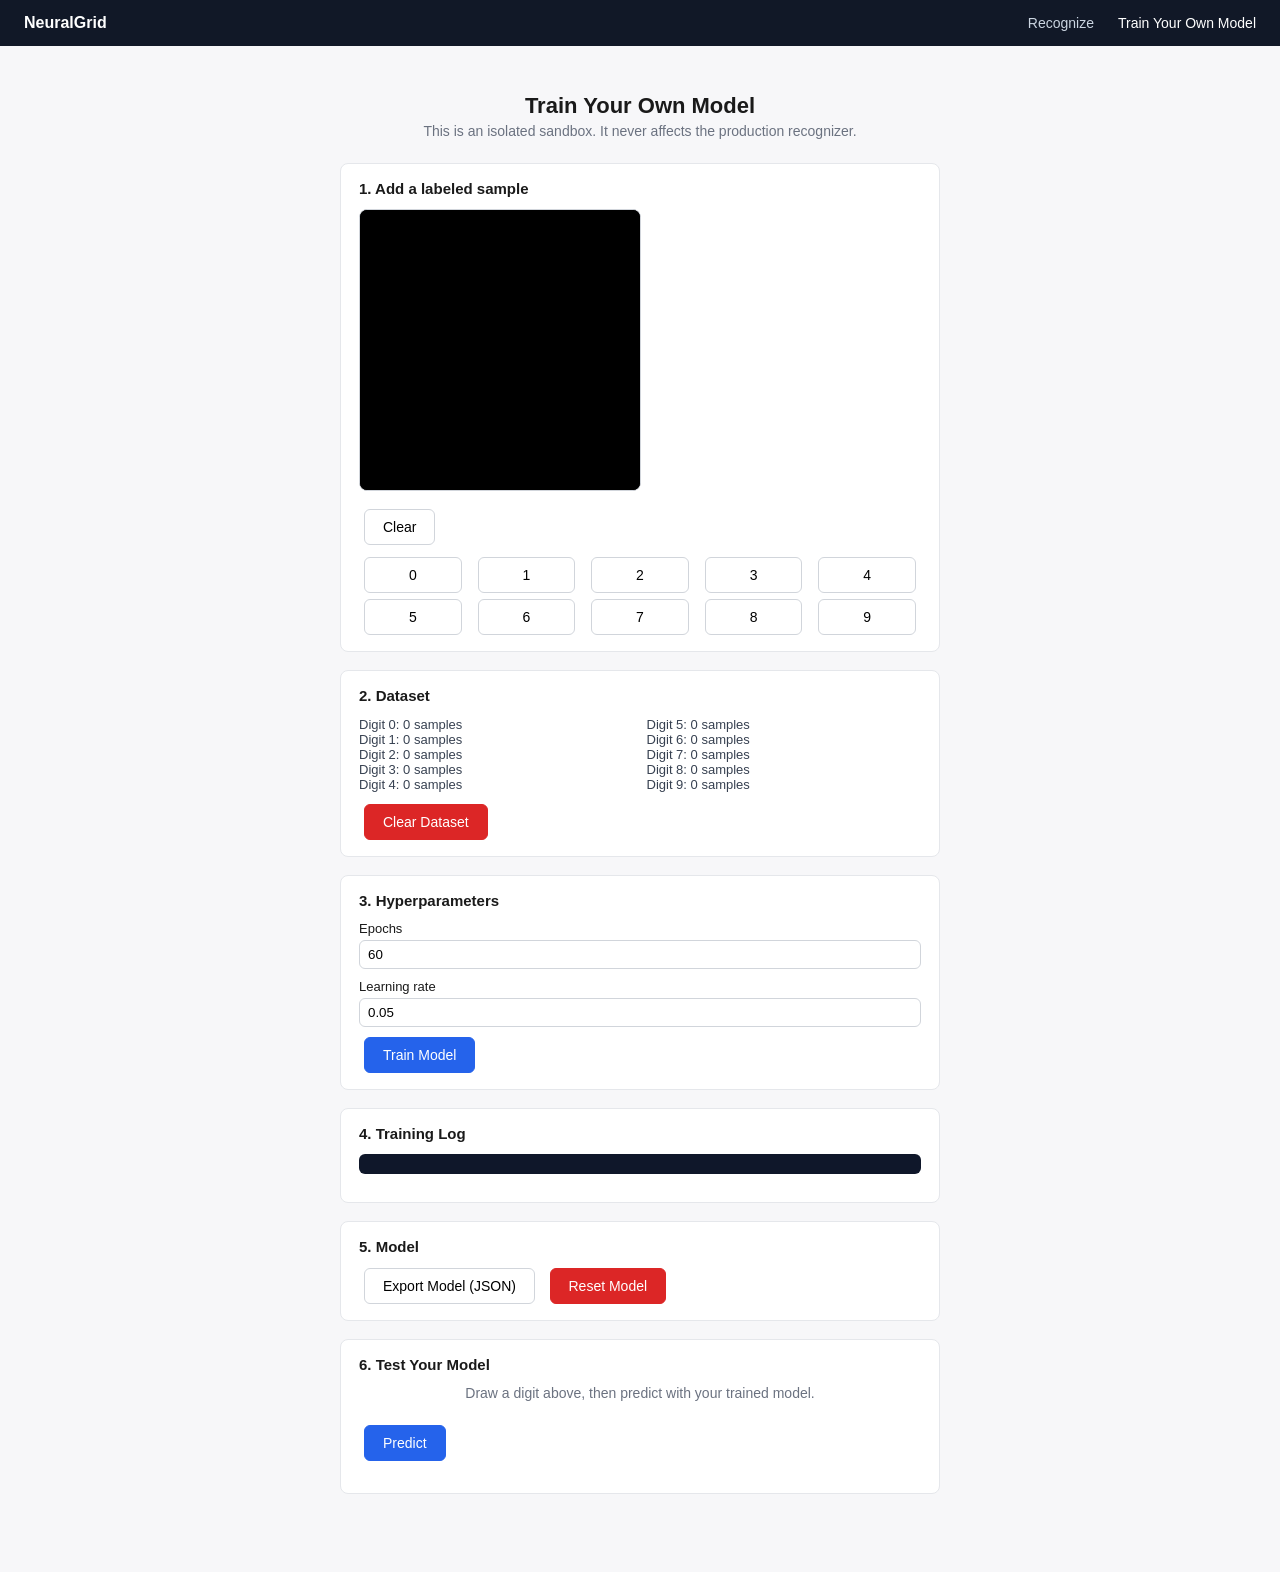
==== train.html @ faca09a3 "multiple changes on functionality and initial knowledge base" ====
<!DOCTYPE html>
<html lang="en">
<head>
<meta charset="UTF-8">
<meta name="viewport" content="width=device-width, initial-scale=1">
<title>Train Your Own Model — NeuralGrid</title>
<link rel="stylesheet" href="assets/css/global.css">
</head>
<body>

  <nav class="topnav">
    <span class="brand">NeuralGrid</span>
    <a href="index.html">Recognize</a>
    <a href="train.html" class="active">Train Your Own Model</a>
  </nav>

  <main class="train-page">
    <h1>Train Your Own Model</h1>
    <p class="subtitle">This is an isolated sandbox. It never affects the production recognizer.</p>

    <section class="panel">
      <h2>1. Add a labeled sample</h2>
      <canvas id="drawCanvas" width="280" height="280"></canvas>
      <div id="controls">
        <button id="clearBtn">Clear</button>
      </div>
      <div id="digitGrid" class="digit-grid"></div>
    </section>

    <section class="panel">
      <h2>2. Dataset</h2>
      <ul id="datasetStats" class="stats-list"></ul>
      <button id="clearDatasetBtn" class="danger">Clear Dataset</button>
    </section>

    <section class="panel">
      <h2>3. Hyperparameters</h2>
      <label>Epochs <input type="number" id="epochsInput" value="60" min="1" max="1000"></label>
      <label>Learning rate <input type="number" id="lrInput" value="0.05" min="0.001" max="1" step="0.001"></label>
      <button id="trainBtn" class="primary">Train Model</button>
    </section>

    <section class="panel">
      <h2>4. Training Log</h2>
      <pre id="trainingLog" class="log-box"></pre>
    </section>

    <section class="panel">
      <h2>5. Model</h2>
      <button id="exportBtn">Export Model (JSON)</button>
      <button id="resetModelBtn" class="danger">Reset Model</button>
    </section>

    <section class="panel">
      <h2>6. Test Your Model</h2>
      <p class="subtitle" style="margin-top:0">Draw a digit above, then predict with your trained model.</p>
      <div id="testControls">
        <button id="testPredictBtn" class="primary">Predict</button>
      </div>
      <div id="testResult" class="result-card" hidden>
        <div class="result-digit" id="testPredictionLabel">-</div>
        <div class="result-confidence" id="testConfidenceLabel"></div>
      </div>
      <p id="testStatusMessage" aria-live="polite"></p>
    </section>
  </main>

  <script src="assets/js/functions.js"></script>
  <script src="assets/js/matrix.js"></script>
  <script src="assets/js/vector.js"></script>
  <script src="assets/js/activation.js"></script>
  <script src="assets/js/loss.js"></script>
  <script src="assets/js/optimizer.js"></script>
  <script src="assets/js/layer.js"></script>
  <script src="assets/js/neuralNetwork.js"></script>
  <script src="assets/js/model.js"></script>
  <script src="assets/js/preprocessing.js"></script>
  <script src="assets/js/seedDigits.js"></script>
  <script src="assets/js/renderer.js"></script>
  <script src="assets/js/train-app.js"></script>
</body>
</html>
---- assets/css/global.css ----
* { box-sizing: border-box; }

body {
  font-family: -apple-system, BlinkMacSystemFont, "Segoe UI", sans-serif;
  margin: 0;
  background: #f7f7f9;
  color: #1a1a1a;
}

.topnav {
  display: flex;
  align-items: center;
  gap: 24px;
  padding: 14px 24px;
  background: #111827;
}

.topnav .brand {
  color: #fff;
  font-weight: 700;
  margin-right: auto;
}

.topnav a {
  color: #cbd5e1;
  text-decoration: none;
  font-size: 14px;
}

.topnav a.active,
.topnav a:hover {
  color: #fff;
}

main {
  max-width: 480px;
  margin: 0 auto;
  padding: 32px 20px 60px;
  text-align: center;
}

h1 { font-size: 22px; margin-bottom: 4px; }
.subtitle { color: #6b7280; font-size: 14px; margin-top: 0; margin-bottom: 24px; }

canvas {
  border: 1px solid #d1d5db;
  border-radius: 8px;
  background: #000;
  cursor: crosshair;
  touch-action: none;
}

#controls { margin-top: 14px; }

button {
  padding: 9px 18px;
  margin: 0 5px;
  font-size: 14px;
  border: 1px solid #d1d5db;
  border-radius: 6px;
  background: #fff;
  cursor: pointer;
}

button.primary { background: #2563eb; color: #fff; border-color: #2563eb; }
button.danger { background: #dc2626; color: #fff; border-color: #dc2626; }

.result-card {
  margin: 24px auto 0;
  padding: 20px;
  border-radius: 10px;
  background: #fff;
  border: 1px solid #e5e7eb;
  max-width: 220px;
}

.result-digit { font-size: 48px; font-weight: 700; color: #111827; }
.result-confidence { font-size: 13px; color: #6b7280; margin-top: 4px; }

#statusMessage { min-height: 18px; font-size: 13px; color: #2563eb; margin-top: 14px; }

.train-page { max-width: 640px; text-align: left; }
.train-page h1, .train-page .subtitle { text-align: center; }

.panel {
  background: #fff;
  border: 1px solid #e5e7eb;
  border-radius: 8px;
  padding: 16px 18px;
  margin-bottom: 18px;
}

.panel h2 { font-size: 15px; margin-top: 0; }

.digit-grid {
  display: grid;
  grid-template-columns: repeat(5, 1fr);
  gap: 6px;
  margin-top: 12px;
  list-style: none;
  padding: 0;
}

.stats-list {
  list-style: none;
  padding: 0;
  margin: 0 0 12px;
  font-size: 13px;
  color: #374151;
  columns: 2;
}

.log-box {
  background: #0f172a;
  color: #e2e8f0;
  font-size: 12px;
  padding: 10px;
  border-radius: 6px;
  max-height: 180px;
  overflow-y: auto;
  white-space: pre-wrap;
}

.train-page label {
  display: block;
  font-size: 13px;
  margin-bottom: 10px;
}

.train-page input {
  display: block;
  margin-top: 4px;
  padding: 6px 8px;
  width: 100%;
  border: 1px solid #d1d5db;
  border-radius: 6px;
}
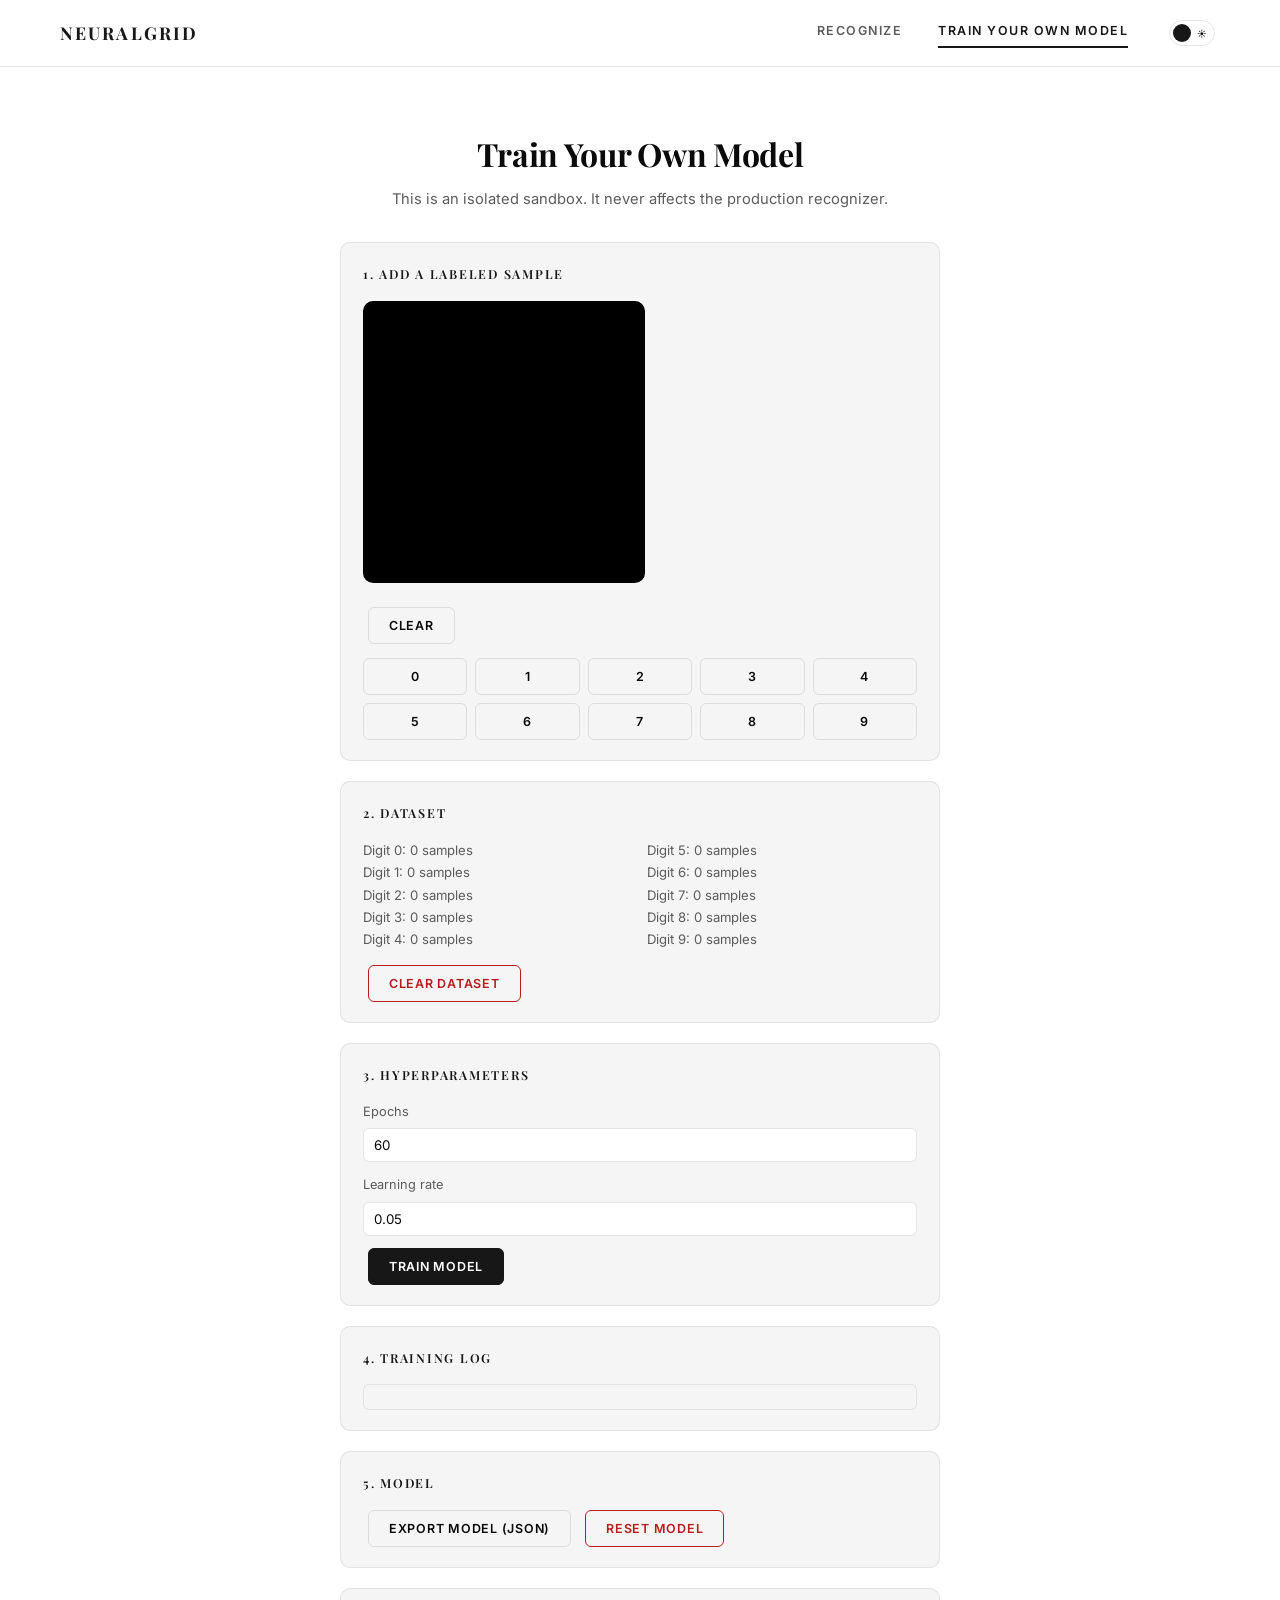
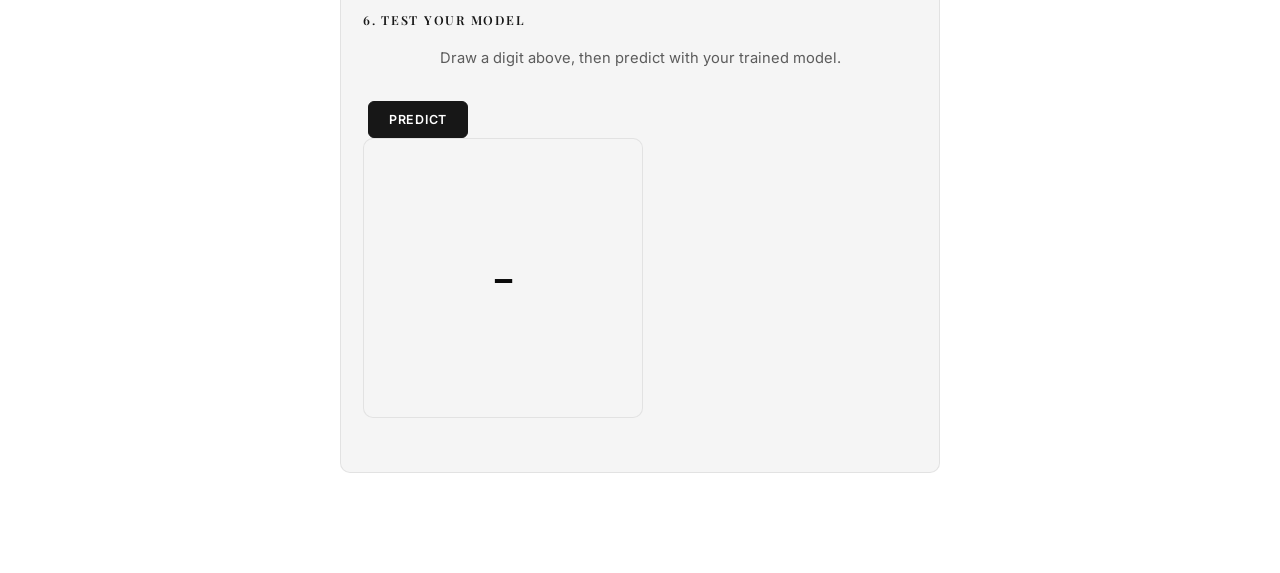
==== commit d270232a: "Implement theme toggle functionality and enhance UI styles with CSS variables" ====
--- a/train.html
+++ b/train.html
@@ -3,8 +3,11 @@
 <head>
 <meta charset="UTF-8">
 <meta name="viewport" content="width=device-width, initial-scale=1">
-<title>Train Your Own Model — NeuralGrid</title>
+<title>Train Your Own Model | NeuralGrid</title>
+<link rel="preconnect" href="https://fonts.googleapis.com">
+<link href="https://fonts.googleapis.com/css2?family=Playfair+Display:wght@600;700&family=Inter:wght@400;500;600&display=swap" rel="stylesheet">
 <link rel="stylesheet" href="assets/css/global.css">
+<script src="assets/js/theme.js"></script>
 </head>
 <body>
 
@@ -12,6 +15,11 @@
     <span class="brand">NeuralGrid</span>
     <a href="index.html">Recognize</a>
     <a href="train.html" class="active">Train Your Own Model</a>
+    <button id="themeToggle" class="theme-toggle" aria-label="Toggle theme">
+      <span class="toggle-thumb"></span>
+      <span class="t-icon t-sun">&#9728;</span>
+      <span class="t-icon t-moon">&#9789;</span>
+    </button>
   </nav>
 
   <main class="train-page">
--- a/assets/css/global.css
+++ b/assets/css/global.css
@@ -1,137 +1,329 @@
-* { box-sizing: border-box; }
+/* ==========================================================================
+   1. reset, base styles and variable system
+   ========================================================================== */
+
+*, *::before, *::after { margin: 0; padding: 0; box-sizing: border-box; }
+
+:root, [data-theme="light"] {
+  --bg: #ffffff;
+  --bg2: #fafafa;
+  --bg3: #f5f5f5;
+  --card-bg: #f5f5f5;
+  --gold: #171717;
+  --gold-dim: #525252;
+  --cream: #0a0a0a;
+  --muted: #5c5c5c;
+  --text: #0a0a0a;
+  --border: rgba(0, 0, 0, 0.1);
+  --border-light: rgba(0, 0, 0, 0.08);
+  --nav-bg: rgba(255, 255, 255, 0.97);
+  --focus-ring: rgba(23, 23, 23, 0.35);
+  --radius: 10px;
+  --radius-sm: 6px;
+  --danger: #b91c1c;
+}
+
+[data-theme="dark"] {
+  --bg: #0a0a0a;
+  --bg2: #141414;
+  --bg3: #1f1f1f;
+  --card-bg: rgba(255, 255, 255, 0.04);
+  --gold: #e5e5e5;
+  --gold-dim: #737373;
+  --cream: #fafafa;
+  --muted: #9a9a9a;
+  --text: #fafafa;
+  --border: rgba(255, 255, 255, 0.08);
+  --border-light: rgba(255, 255, 255, 0.07);
+  --nav-bg: rgba(10, 10, 10, 0.97);
+  --focus-ring: rgba(229, 229, 229, 0.4);
+  --danger: #ef4444;
+}
+
+html { scroll-behavior: smooth; scrollbar-width: thin; }
 
 body {
-  font-family: -apple-system, BlinkMacSystemFont, "Segoe UI", sans-serif;
-  margin: 0;
-  background: #f7f7f9;
-  color: #1a1a1a;
-}
+  background: var(--bg);
+  color: var(--text);
+  font-family: 'Inter', sans-serif;
+  font-weight: 400;
+  line-height: 1.7;
+  font-size: 16px;
+  transition: background 0.3s ease, color 0.3s ease;
+}
+
+@media (prefers-reduced-motion: reduce) {
+  html { scroll-behavior: auto; }
+  *, *::before, *::after {
+    animation-duration: 0.01ms !important;
+    transition-duration: 0.01ms !important;
+  }
+}
+
+a:focus-visible, button:focus-visible, input:focus-visible, .theme-toggle:focus-visible, .hamburger:focus-visible {
+  outline: 2px solid var(--gold);
+  outline-offset: 3px;
+  border-radius: 4px;
+}
+
+h1 { font-family: 'Playfair Display', serif; font-weight: 700; }
+h2 { font-family: 'Playfair Display', serif; font-weight: 600; }
+
+/* ==========================================================================
+   2. navigation
+   ========================================================================== */
 
 .topnav {
+  position: sticky;
+  top: 0;
+  z-index: 500;
   display: flex;
   align-items: center;
-  gap: 24px;
-  padding: 14px 24px;
-  background: #111827;
+  gap: 36px;
+  padding: 18px 60px;
+  background: var(--nav-bg);
+  backdrop-filter: blur(12px);
+  border-bottom: 1px solid var(--border);
 }
 
 .topnav .brand {
-  color: #fff;
+  font-family: 'Playfair Display', serif;
+  font-size: 1.1rem;
   font-weight: 700;
+  letter-spacing: 0.12em;
+  text-transform: uppercase;
+  color: var(--gold);
   margin-right: auto;
 }
 
 .topnav a {
-  color: #cbd5e1;
+  position: relative;
+  color: var(--muted);
   text-decoration: none;
-  font-size: 14px;
-}
-
-.topnav a.active,
-.topnav a:hover {
-  color: #fff;
-}
+  font-size: 0.78rem;
+  font-weight: 600;
+  letter-spacing: 0.12em;
+  text-transform: uppercase;
+  padding-bottom: 4px;
+  transition: color 0.2s;
+}
+.topnav a::after {
+  content: '';
+  position: absolute;
+  left: 0; bottom: -2px;
+  width: 100%; height: 1.5px;
+  background: var(--gold);
+  transform: scaleX(0);
+  transform-origin: left;
+  transition: transform 0.25s ease;
+}
+.topnav a:hover, .topnav a.active { color: var(--gold); }
+.topnav a:hover::after, .topnav a.active::after { transform: scaleX(1); }
+
+.theme-toggle {
+  background: none;
+  border: 1px solid var(--border);
+  cursor: pointer;
+  width: 46px; height: 26px;
+  border-radius: 13px;
+  position: relative;
+  transition: border-color 0.2s;
+  flex-shrink: 0;
+}
+.theme-toggle:hover { border-color: var(--gold); }
+.toggle-thumb {
+  position: absolute; top: 3px; left: 3px;
+  width: 18px; height: 18px; border-radius: 50%;
+  background: var(--gold);
+  transition: transform 0.25s ease;
+}
+[data-theme="dark"] .toggle-thumb { transform: translateX(20px); }
+.t-icon { position: absolute; font-size: 9px; top: 50%; transform: translateY(-50%); pointer-events: none; transition: opacity 0.2s; }
+.t-sun { right: 6px; opacity: 1; }
+.t-moon { left: 6px; opacity: 0; color: var(--text); }
+[data-theme="dark"] .t-sun { opacity: 0; }
+[data-theme="dark"] .t-moon { opacity: 1; color: var(--cream); }
+
+/* ==========================================================================
+   3. page layout
+   ========================================================================== */
 
 main {
   max-width: 480px;
   margin: 0 auto;
-  padding: 32px 20px 60px;
+  padding: 60px 20px 80px;
   text-align: center;
 }
 
-h1 { font-size: 22px; margin-bottom: 4px; }
-.subtitle { color: #6b7280; font-size: 14px; margin-top: 0; margin-bottom: 24px; }
-
-canvas {
-  border: 1px solid #d1d5db;
-  border-radius: 8px;
+h1 { font-size: clamp(1.6rem, 3vw, 2rem); margin-bottom: 6px; letter-spacing: -0.01em; color: var(--cream); }
+.subtitle { color: var(--muted); font-size: 0.92rem; margin-top: 0; margin-bottom: 30px; }
+
+main.recognize-page { max-width: 1280px; }
+
+.board-row {
+  display: flex;
+  justify-content: flex-start;
+  align-items: center;
+  gap: 24px;
+  flex-wrap: wrap;
+}
+
+#drawCanvas {
+  border: 1px solid var(--border);
+  border-radius: var(--radius);
   background: #000;
   cursor: crosshair;
   touch-action: none;
 }
 
-#controls { margin-top: 14px; }
+.network-legend {
+  list-style: none;
+  display: flex;
+  flex-wrap: wrap;
+  gap: 4px 12px;
+  padding: 8px 10px;
+  margin: 0;
+  border: 1px solid var(--border-light);
+  border-radius: var(--radius-sm);
+  background: var(--card-bg);
+  font-size: 0.68rem;
+  color: var(--muted);
+  letter-spacing: 0.02em;
+}
+.network-legend li { display: flex; align-items: center; gap: 5px; }
+.network-legend .dot {
+  width: 9px; height: 9px; border-radius: 50%;
+  box-shadow: 0 0 4px currentColor;
+  flex-shrink: 0;
+}
+
+#controls, #testControls { margin-top: 16px; }
 
 button {
-  padding: 9px 18px;
+  padding: 10px 20px;
   margin: 0 5px;
-  font-size: 14px;
-  border: 1px solid #d1d5db;
-  border-radius: 6px;
-  background: #fff;
+  font-family: 'Inter', sans-serif;
+  font-size: 0.78rem;
+  font-weight: 600;
+  letter-spacing: 0.06em;
+  text-transform: uppercase;
+  border: 1px solid var(--border);
+  border-radius: var(--radius-sm);
+  background: transparent;
+  color: var(--text);
   cursor: pointer;
-}
-
-button.primary { background: #2563eb; color: #fff; border-color: #2563eb; }
-button.danger { background: #dc2626; color: #fff; border-color: #dc2626; }
+  transition: border-color 0.2s, opacity 0.2s, background 0.2s;
+}
+button:hover { border-color: var(--gold); opacity: 0.85; }
+
+button.primary { background: var(--gold); color: var(--bg); border-color: var(--gold); }
+button.danger { background: transparent; color: var(--danger); border-color: var(--danger); }
 
 .result-card {
-  margin: 24px auto 0;
-  padding: 20px;
-  border-radius: 10px;
-  background: #fff;
-  border: 1px solid #e5e7eb;
-  max-width: 220px;
-}
-
-.result-digit { font-size: 48px; font-weight: 700; color: #111827; }
-.result-confidence { font-size: 13px; color: #6b7280; margin-top: 4px; }
-
-#statusMessage { min-height: 18px; font-size: 13px; color: #2563eb; margin-top: 14px; }
+  width: 280px;
+  height: 280px;
+  padding: 22px;
+  border-radius: var(--radius);
+  background: var(--card-bg);
+  border: 1px solid var(--border-light);
+  display: flex;
+  flex-direction: column;
+  align-items: center;
+  justify-content: center;
+  box-sizing: border-box;
+}
+
+.network-viz-wrap {
+  display: flex;
+  flex-direction: column;
+  align-items: flex-start;
+  gap: 8px;
+}
+
+#networkCanvas {
+  border: 1px solid var(--border);
+  border-radius: var(--radius);
+  background: #000;
+  cursor: default;
+  width: 500px;
+  max-width: 100%;
+  height: auto;
+  aspect-ratio: 1080 / 840;
+}
+
+.result-digit { font-family: 'Playfair Display', serif; font-size: 48px; font-weight: 700; color: var(--cream); }
+.result-confidence { font-size: 0.78rem; color: var(--muted); margin-top: 6px; letter-spacing: 0.04em; }
+
+#statusMessage, #testStatusMessage { min-height: 18px; font-size: 0.78rem; color: var(--gold-dim); margin-top: 16px; }
 
 .train-page { max-width: 640px; text-align: left; }
 .train-page h1, .train-page .subtitle { text-align: center; }
 
 .panel {
-  background: #fff;
-  border: 1px solid #e5e7eb;
-  border-radius: 8px;
-  padding: 16px 18px;
-  margin-bottom: 18px;
-}
-
-.panel h2 { font-size: 15px; margin-top: 0; }
+  background: var(--card-bg);
+  border: 1px solid var(--border-light);
+  border-radius: var(--radius);
+  padding: 20px 22px;
+  margin-bottom: 20px;
+}
+
+.panel h2 {
+  font-size: 0.78rem;
+  letter-spacing: 0.14em;
+  text-transform: uppercase;
+  color: var(--gold);
+  margin-top: 0;
+  margin-bottom: 16px;
+  font-weight: 600;
+}
 
 .digit-grid {
   display: grid;
   grid-template-columns: repeat(5, 1fr);
-  gap: 6px;
-  margin-top: 12px;
+  gap: 8px;
+  margin-top: 14px;
   list-style: none;
   padding: 0;
 }
+.digit-grid button { margin: 0; }
 
 .stats-list {
   list-style: none;
   padding: 0;
-  margin: 0 0 12px;
-  font-size: 13px;
-  color: #374151;
+  margin: 0 0 14px;
+  font-size: 0.82rem;
+  color: var(--muted);
   columns: 2;
 }
 
 .log-box {
-  background: #0f172a;
-  color: #e2e8f0;
-  font-size: 12px;
-  padding: 10px;
-  border-radius: 6px;
+  background: var(--bg3);
+  color: var(--muted);
+  font-family: 'Inter', monospace;
+  font-size: 0.75rem;
+  padding: 12px;
+  border-radius: var(--radius-sm);
   max-height: 180px;
   overflow-y: auto;
   white-space: pre-wrap;
+  border: 1px solid var(--border-light);
 }
 
 .train-page label {
   display: block;
-  font-size: 13px;
-  margin-bottom: 10px;
+  font-size: 0.8rem;
+  color: var(--muted);
+  margin-bottom: 12px;
 }
 
 .train-page input {
   display: block;
-  margin-top: 4px;
-  padding: 6px 8px;
+  margin-top: 6px;
+  padding: 8px 10px;
   width: 100%;
-  border: 1px solid #d1d5db;
-  border-radius: 6px;
+  border: 1px solid var(--border);
+  border-radius: var(--radius-sm);
+  background: var(--bg);
+  color: var(--text);
+  font-family: 'Inter', sans-serif;
 }
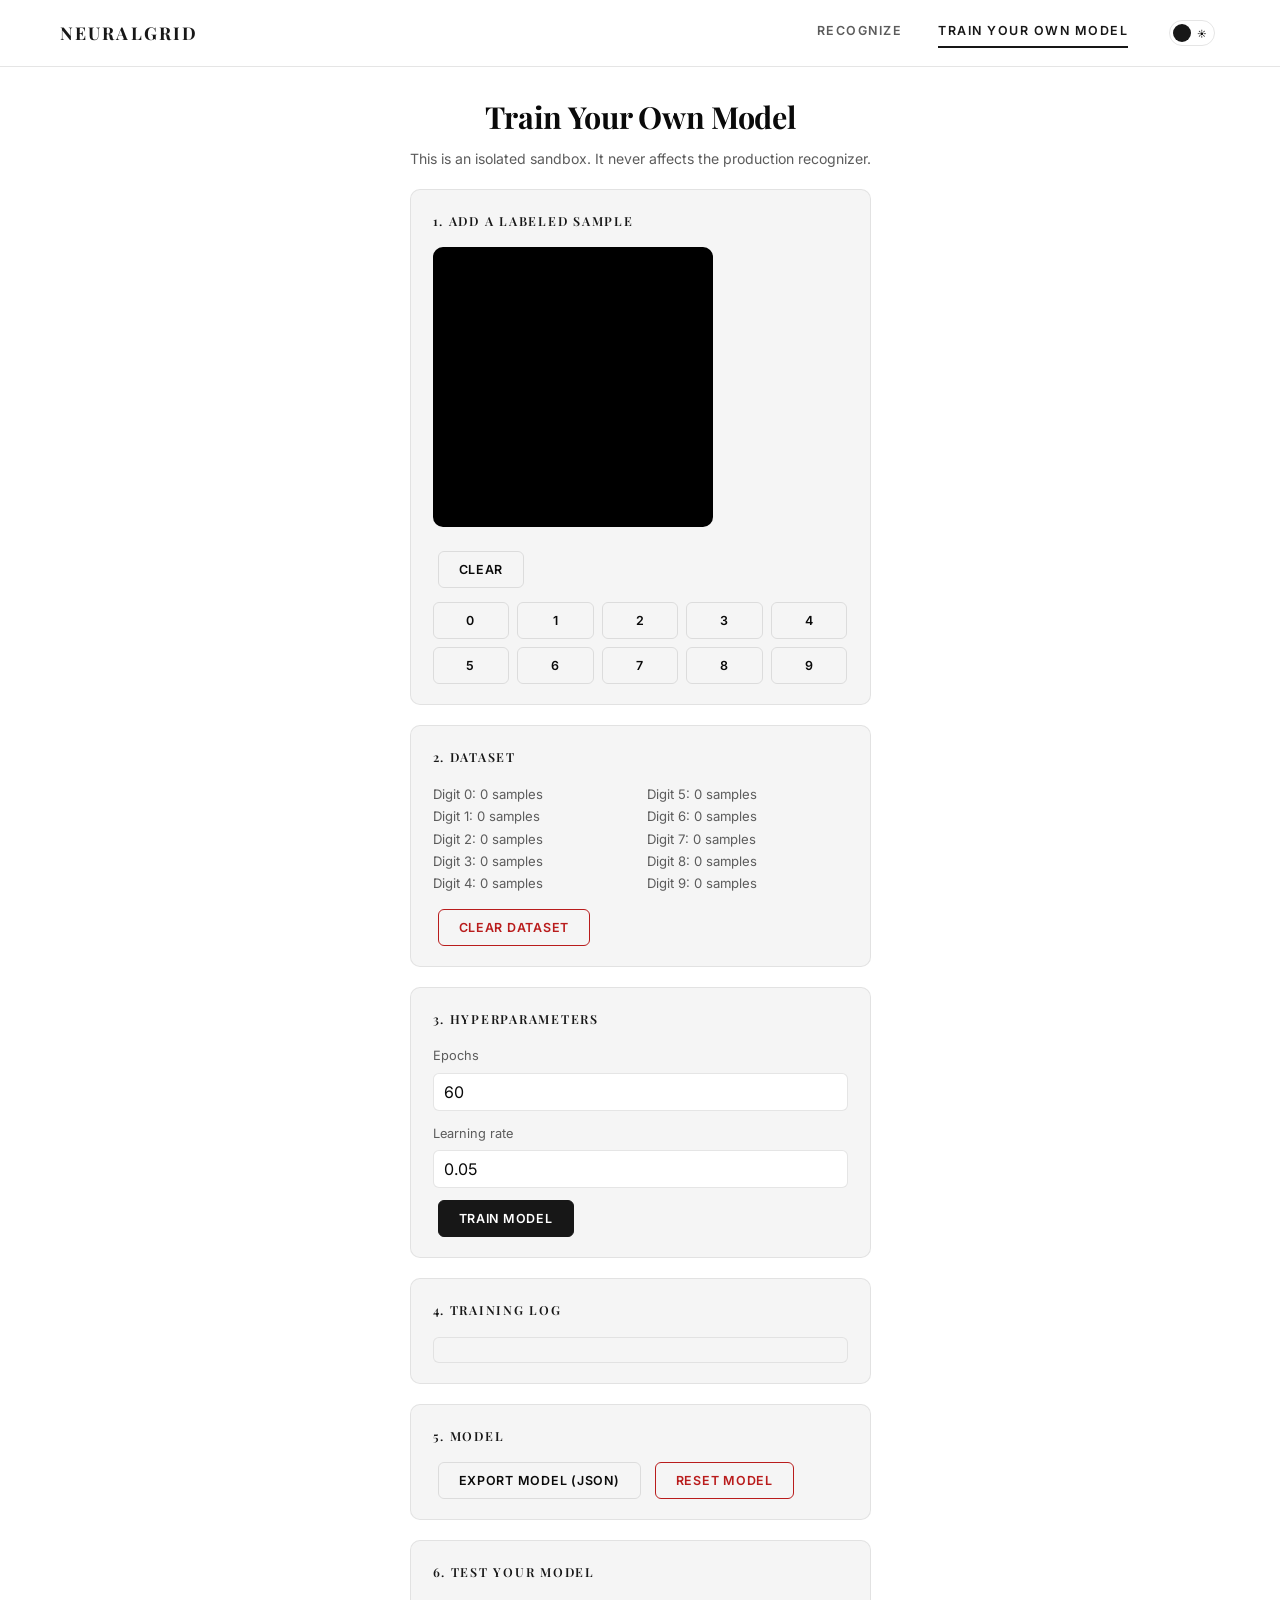
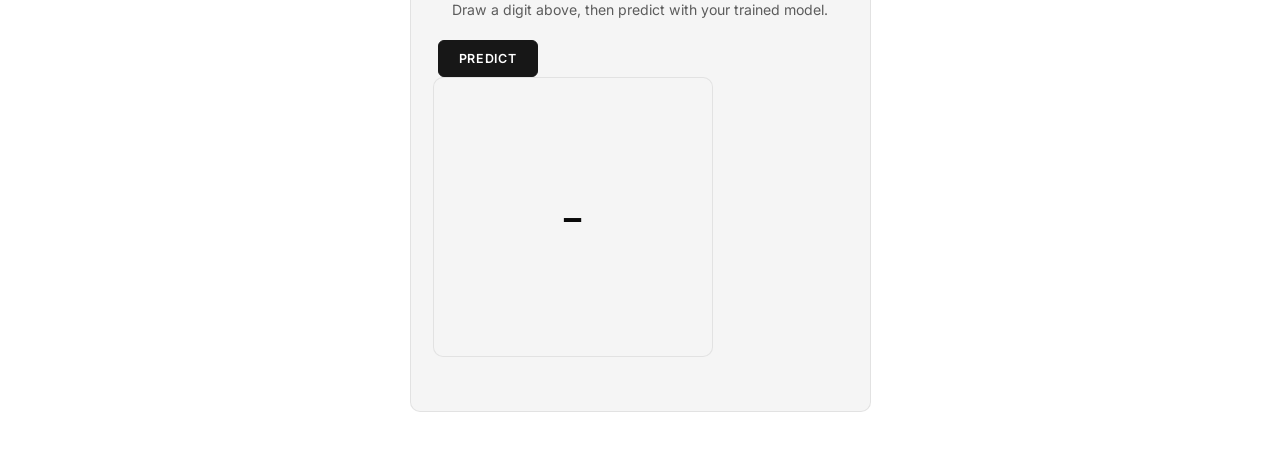
==== commit 77f5237b: "enhanced mobile navigation with hamburger menu and improve layout for responsiveness" ====
--- a/train.html
+++ b/train.html
@@ -13,14 +13,27 @@
 
   <nav class="topnav">
     <span class="brand">NeuralGrid</span>
-    <a href="index.html">Recognize</a>
-    <a href="train.html" class="active">Train Your Own Model</a>
+    <div class="nav-links">
+      <a href="index.html">Recognize</a>
+      <a href="train.html" class="active">Train Your Own Model</a>
+    </div>
     <button id="themeToggle" class="theme-toggle" aria-label="Toggle theme">
       <span class="toggle-thumb"></span>
       <span class="t-icon t-sun">&#9728;</span>
       <span class="t-icon t-moon">&#9789;</span>
     </button>
+    <button id="hamburgerBtn" class="hamburger" aria-label="Toggle menu" aria-expanded="false" aria-controls="mobileMenu">
+      <span class="hamburger-bar"></span>
+      <span class="hamburger-bar"></span>
+      <span class="hamburger-bar"></span>
+    </button>
   </nav>
+
+  <div id="mobileMenu" class="mobile-menu" hidden>
+    <a href="index.html">Recognize</a>
+    <a href="train.html" class="active">Train Your Own Model</a>
+  </div>
+  <div id="mobileMenuOverlay" class="mobile-menu-overlay" hidden></div>
 
   <main class="train-page">
     <h1>Train Your Own Model</h1>
--- a/assets/css/global.css
+++ b/assets/css/global.css
@@ -40,7 +40,11 @@
   --danger: #ef4444;
 }
 
-html { scroll-behavior: smooth; scrollbar-width: thin; }
+html {
+  height: 100%;
+  scroll-behavior: smooth;
+  scrollbar-width: thin;
+}
 
 body {
   background: var(--bg);
@@ -50,6 +54,22 @@
   line-height: 1.7;
   font-size: 16px;
   transition: background 0.3s ease, color 0.3s ease;
+  display: flex;
+  flex-direction: column;
+  min-height: 100vh;
+  min-height: 100dvh;
+}
+
+/* Recognize page: lock to viewport on screens tall/wide enough to fit
+   everything without scrolling; on small screens allow natural scroll
+   instead of clipping the board, prediction card, or controls. */
+@media (min-width: 900px) and (min-height: 760px) {
+  body.page-recognize {
+    height: 100vh;
+    height: 100dvh;
+    overflow: hidden;
+    overscroll-behavior: none;
+  }
 }
 
 @media (prefers-reduced-motion: reduce) {
@@ -82,6 +102,7 @@
   gap: 36px;
   padding: 18px 60px;
   background: var(--nav-bg);
+  -webkit-backdrop-filter: blur(12px);
   backdrop-filter: blur(12px);
   border-bottom: 1px solid var(--border);
 }
@@ -96,6 +117,12 @@
   margin-right: auto;
 }
 
+.nav-links {
+  display: flex;
+  align-items: center;
+  gap: 36px;
+}
+
 .topnav a {
   position: relative;
   color: var(--muted);
@@ -106,6 +133,7 @@
   text-transform: uppercase;
   padding-bottom: 4px;
   transition: color 0.2s;
+  white-space: nowrap;
 }
 .topnav a::after {
   content: '';
@@ -144,6 +172,85 @@
 [data-theme="dark"] .t-sun { opacity: 0; }
 [data-theme="dark"] .t-moon { opacity: 1; color: var(--cream); }
 
+/* Hamburger button, hidden on desktop */
+.hamburger {
+  display: none;
+  flex-direction: column;
+  justify-content: center;
+  align-items: center;
+  gap: 5px;
+  width: 34px;
+  height: 34px;
+  padding: 0;
+  margin: 0;
+  border: none;
+  background: none;
+  cursor: pointer;
+  flex-shrink: 0;
+}
+.hamburger-bar {
+  display: block;
+  width: 22px;
+  height: 2px;
+  background: var(--gold);
+  border-radius: 2px;
+  transition: transform 0.25s ease, opacity 0.2s ease;
+}
+.hamburger.open .hamburger-bar:nth-child(1) { transform: translateY(7px) rotate(45deg); }
+.hamburger.open .hamburger-bar:nth-child(2) { opacity: 0; }
+.hamburger.open .hamburger-bar:nth-child(3) { transform: translateY(-7px) rotate(-45deg); }
+
+.mobile-menu {
+  display: none;
+  position: fixed;
+  top: 0;
+  right: 0;
+  height: 100%;
+  height: 100dvh;
+  width: min(78vw, 300px);
+  background: var(--nav-bg);
+  -webkit-backdrop-filter: blur(12px);
+  backdrop-filter: blur(12px);
+  border-left: 1px solid var(--border);
+  z-index: 900;
+  flex-direction: column;
+  gap: 4px;
+  padding: 90px 28px 28px;
+  box-shadow: -8px 0 24px rgba(0, 0, 0, 0.12);
+}
+.mobile-menu a {
+  color: var(--muted);
+  text-decoration: none;
+  font-size: 0.9rem;
+  font-weight: 600;
+  letter-spacing: 0.06em;
+  text-transform: uppercase;
+  padding: 14px 4px;
+  border-bottom: 1px solid var(--border-light);
+}
+.mobile-menu a.active, .mobile-menu a:hover { color: var(--gold); }
+
+.mobile-menu-overlay {
+  display: none;
+  position: fixed;
+  inset: 0;
+  background: rgba(0, 0, 0, 0.4);
+  z-index: 800;
+}
+
+body.menu-open .mobile-menu,
+body.menu-open .mobile-menu-overlay {
+  display: flex;
+}
+body.menu-open .mobile-menu-overlay { display: block; }
+body.menu-open { overflow: hidden; }
+
+@media (max-width: 720px) {
+  .nav-links { display: none; }
+  .hamburger { display: flex; }
+  .topnav { padding: 16px 20px; gap: 16px; }
+}
+
 /* ==========================================================================
    3. page layout
    ========================================================================== */
@@ -151,18 +258,44 @@
 main {
   max-width: 480px;
   margin: 0 auto;
-  padding: 60px 20px 80px;
+  padding: 24px 20px;
   text-align: center;
 }
 
-h1 { font-size: clamp(1.6rem, 3vw, 2rem); margin-bottom: 6px; letter-spacing: -0.01em; color: var(--cream); }
-.subtitle { color: var(--muted); font-size: 0.92rem; margin-top: 0; margin-bottom: 30px; }
-
-main.recognize-page { max-width: 1280px; }
+h1 { font-size: clamp(1.4rem, 2.6vw, 1.9rem); margin-bottom: 4px; letter-spacing: -0.01em; color: var(--cream); }
+.subtitle { color: var(--muted); font-size: 0.88rem; margin-top: 0; margin-bottom: 18px; }
+
+main.recognize-page {
+  max-width: 100%;
+  width: 100%;
+  flex: 1;
+  display: flex;
+  flex-direction: column;
+  align-items: center;
+  justify-content: center;
+  overflow: hidden;
+}
+
+@media (max-width: 899px), (max-height: 759px) {
+  main.recognize-page {
+    overflow: visible;
+    justify-content: flex-start;
+    padding-top: 20px;
+    padding-bottom: 32px;
+  }
+}
+
+@media (max-width: 480px) {
+  main { padding: 18px 14px; }
+  .board-row { gap: 16px; }
+  #drawCanvas { width: 240px; height: 240px; }
+  .result-card { width: 240px; height: 240px; }
+  .network-viz-wrap { width: 100%; max-width: 320px; }
+}
 
 .board-row {
   display: flex;
-  justify-content: flex-start;
+  justify-content: center;
   align-items: center;
   gap: 24px;
   flex-wrap: wrap;
@@ -174,12 +307,16 @@
   background: #000;
   cursor: crosshair;
   touch-action: none;
+  width: 280px;
+  height: 280px;
+  max-width: 100%;
 }
 
 .network-legend {
   list-style: none;
   display: flex;
   flex-wrap: wrap;
+  justify-content: center;
   gap: 4px 12px;
   padding: 8px 10px;
   margin: 0;
@@ -222,6 +359,7 @@
 .result-card {
   width: 280px;
   height: 280px;
+  max-width: 100%;
   padding: 22px;
   border-radius: var(--radius);
   background: var(--card-bg);
@@ -236,7 +374,7 @@
 .network-viz-wrap {
   display: flex;
   flex-direction: column;
-  align-items: flex-start;
+  align-items: center;
   gap: 8px;
 }
 
@@ -245,10 +383,16 @@
   border-radius: var(--radius);
   background: #000;
   cursor: default;
-  width: 500px;
+  width: 540px;
   max-width: 100%;
-  height: auto;
-  aspect-ratio: 1080 / 840;
+  height: 420px;
+}
+
+@supports (aspect-ratio: 1080 / 840) {
+  #networkCanvas {
+    height: auto;
+    aspect-ratio: 1080 / 840;
+  }
 }
 
 .result-digit { font-family: 'Playfair Display', serif; font-size: 48px; font-weight: 700; color: var(--cream); }
@@ -256,7 +400,7 @@
 
 #statusMessage, #testStatusMessage { min-height: 18px; font-size: 0.78rem; color: var(--gold-dim); margin-top: 16px; }
 
-.train-page { max-width: 640px; text-align: left; }
+.train-page { max-width: 640px; text-align: left; overflow-y: auto; }
 .train-page h1, .train-page .subtitle { text-align: center; }
 
 .panel {
@@ -326,4 +470,7 @@
   background: var(--bg);
   color: var(--text);
   font-family: 'Inter', sans-serif;
+  -webkit-appearance: none;
+  appearance: none;
+  font-size: 16px; /* prevents iOS auto-zoom on focus */
 }
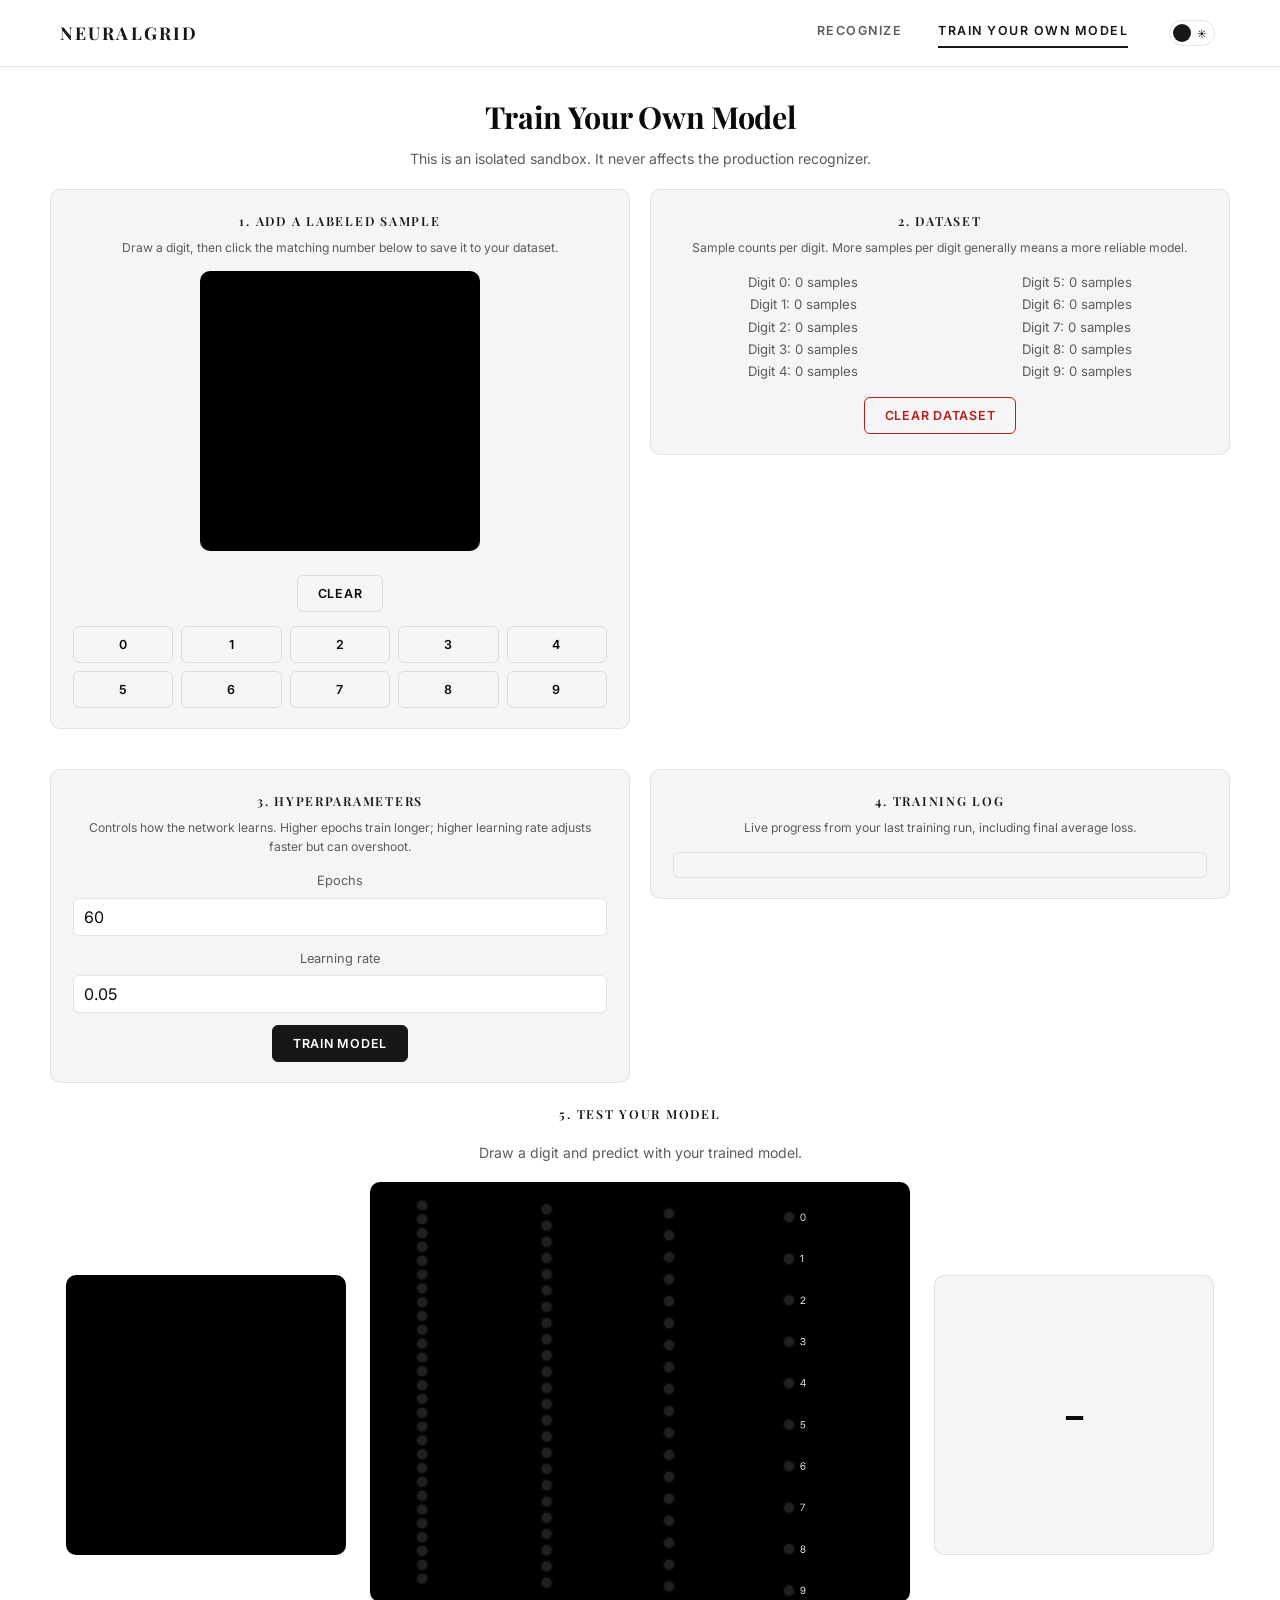
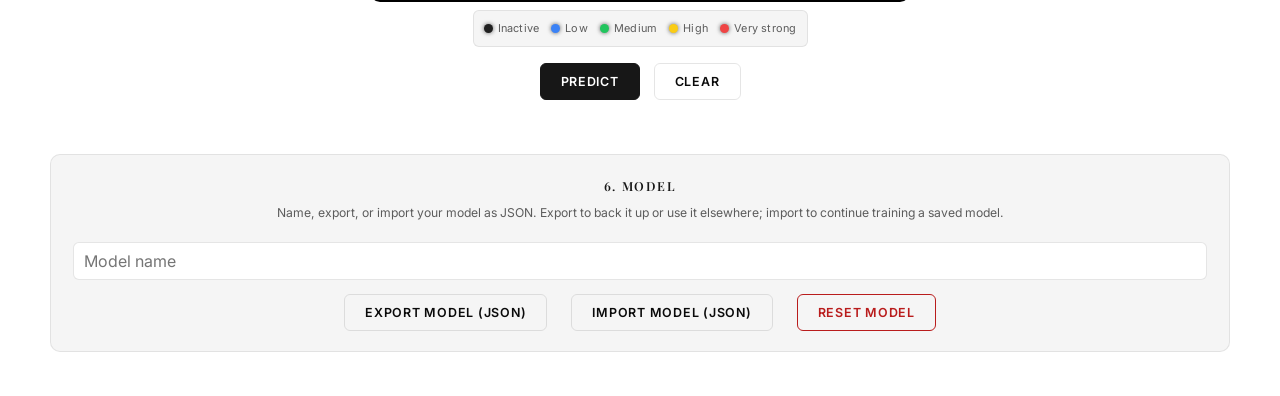
==== commit fe7cfa67: "enhanced canvas controller for multiple instances, improve menu interactions, and add model import/e" ====
--- a/train.html
+++ b/train.html
@@ -3,6 +3,7 @@
 <head>
 <meta charset="UTF-8">
 <meta name="viewport" content="width=device-width, initial-scale=1">
+<meta name="description" content="Train your own handwritten digit recognition model from scratch in an isolated sandbox: label samples, tune hyperparameters, train, test, and export or import models.">
 <title>Train Your Own Model | NeuralGrid</title>
 <link rel="preconnect" href="https://fonts.googleapis.com">
 <link href="https://fonts.googleapis.com/css2?family=Playfair+Display:wght@600;700&family=Inter:wght@400;500;600&display=swap" rel="stylesheet">
@@ -29,60 +30,86 @@
     </button>
   </nav>
 
-  <div id="mobileMenu" class="mobile-menu" hidden>
+  <div id="mobileMenu" class="mobile-menu">
     <a href="index.html">Recognize</a>
     <a href="train.html" class="active">Train Your Own Model</a>
   </div>
-  <div id="mobileMenuOverlay" class="mobile-menu-overlay" hidden></div>
+  <div id="mobileMenuOverlay" class="mobile-menu-overlay"></div>
 
   <main class="train-page">
     <h1>Train Your Own Model</h1>
     <p class="subtitle">This is an isolated sandbox. It never affects the production recognizer.</p>
 
-    <section class="panel">
-      <h2>1. Add a labeled sample</h2>
-      <canvas id="drawCanvas" width="280" height="280"></canvas>
-      <div id="controls">
-        <button id="clearBtn">Clear</button>
+    <div class="train-panels-row">
+      <section class="panel">
+        <h2>1. Add a labeled sample</h2>
+        <p class="panel-hint">Draw a digit, then click the matching number below to save it to your dataset.</p>
+        <canvas id="drawCanvas" width="280" height="280" aria-label="Digit drawing canvas"></canvas>
+        <div id="controls">
+          <button id="clearBtn">Clear</button>
+        </div>
+        <div id="digitGrid" class="digit-grid"></div>
+      </section>
+
+      <section class="panel">
+        <h2>2. Dataset</h2>
+        <p class="panel-hint">Sample counts per digit. More samples per digit generally means a more reliable model.</p>
+        <ul id="datasetStats" class="stats-list"></ul>
+        <button id="clearDatasetBtn" class="danger">Clear Dataset</button>
+      </section>
+
+      <section class="panel">
+        <h2>3. Hyperparameters</h2>
+        <p class="panel-hint">Controls how the network learns. Higher epochs train longer; higher learning rate adjusts faster but can overshoot.</p>
+        <label>Epochs <input type="number" id="epochsInput" value="60" min="1" max="1000"></label>
+        <label>Learning rate <input type="number" id="lrInput" value="0.05" min="0.001" max="1" step="0.001"></label>
+        <button id="trainBtn" class="primary">Train Model</button>
+      </section>
+
+      <section class="panel">
+        <h2>4. Training Log</h2>
+        <p class="panel-hint">Live progress from your last training run, including final average loss.</p>
+        <pre id="trainingLog" class="log-box"></pre>
+      </section>
+    </div>
+
+    <section class="test-model-section">
+      <h2>5. Test Your Model</h2>
+      <p class="subtitle" style="margin-top:0">Draw a digit and predict with your trained model.</p>
+      <div class="board-row">
+        <canvas id="testDrawCanvas" width="280" height="280" aria-label="Digit drawing canvas for testing your model"></canvas>
+        <div class="network-viz-wrap">
+          <canvas id="testNetworkCanvas" width="1080" height="840"></canvas>
+          <ul class="network-legend">
+            <li><span class="dot" style="background:#202020"></span>Inactive</li>
+            <li><span class="dot" style="background:#3B82F6"></span>Low</li>
+            <li><span class="dot" style="background:#22C55E"></span>Medium</li>
+            <li><span class="dot" style="background:#FACC15"></span>High</li>
+            <li><span class="dot" style="background:#EF4444"></span>Very strong</li>
+          </ul>
+        </div>
+        <div id="testResult" class="result-card" hidden>
+          <div class="result-digit" id="testPredictionLabel">-</div>
+          <div class="result-confidence" id="testConfidenceLabel"></div>
+        </div>
       </div>
-      <div id="digitGrid" class="digit-grid"></div>
+      <div id="testControls">
+        <button id="testPredictBtn" class="primary">Predict</button>
+        <button id="testClearBtn">Clear</button>
+      </div>
+      <p id="testStatusMessage" aria-live="polite"></p>
     </section>
 
-    <section class="panel">
-      <h2>2. Dataset</h2>
-      <ul id="datasetStats" class="stats-list"></ul>
-      <button id="clearDatasetBtn" class="danger">Clear Dataset</button>
-    </section>
-
-    <section class="panel">
-      <h2>3. Hyperparameters</h2>
-      <label>Epochs <input type="number" id="epochsInput" value="60" min="1" max="1000"></label>
-      <label>Learning rate <input type="number" id="lrInput" value="0.05" min="0.001" max="1" step="0.001"></label>
-      <button id="trainBtn" class="primary">Train Model</button>
-    </section>
-
-    <section class="panel">
-      <h2>4. Training Log</h2>
-      <pre id="trainingLog" class="log-box"></pre>
-    </section>
-
-    <section class="panel">
-      <h2>5. Model</h2>
-      <button id="exportBtn">Export Model (JSON)</button>
-      <button id="resetModelBtn" class="danger">Reset Model</button>
-    </section>
-
-    <section class="panel">
-      <h2>6. Test Your Model</h2>
-      <p class="subtitle" style="margin-top:0">Draw a digit above, then predict with your trained model.</p>
-      <div id="testControls">
-        <button id="testPredictBtn" class="primary">Predict</button>
+    <section class="panel model-panel">
+      <h2>6. Model</h2>
+      <p class="panel-hint">Name, export, or import your model as JSON. Export to back it up or use it elsewhere; import to continue training a saved model.</p>
+      <div class="board-row">
+        <input type="text" id="modelNameInput" class="model-name-input" placeholder="Model name">
+        <button id="exportBtn">Export Model (JSON)</button>
+        <button id="importBtn">Import Model (JSON)</button>
+        <input type="file" id="importFileInput" accept="application/json" hidden>
+        <button id="resetModelBtn" class="danger">Reset Model</button>
       </div>
-      <div id="testResult" class="result-card" hidden>
-        <div class="result-digit" id="testPredictionLabel">-</div>
-        <div class="result-confidence" id="testConfidenceLabel"></div>
-      </div>
-      <p id="testStatusMessage" aria-live="polite"></p>
     </section>
   </main>
 
@@ -98,6 +125,7 @@
   <script src="assets/js/preprocessing.js"></script>
   <script src="assets/js/seedDigits.js"></script>
   <script src="assets/js/renderer.js"></script>
+  <script src="assets/js/networkViz.js"></script>
   <script src="assets/js/train-app.js"></script>
 </body>
 </html>
--- a/assets/css/global.css
+++ b/assets/css/global.css
@@ -201,7 +201,7 @@
 .hamburger.open .hamburger-bar:nth-child(3) { transform: translateY(-7px) rotate(-45deg); }
 
 .mobile-menu {
-  display: none;
+  display: flex;
   position: fixed;
   top: 0;
   right: 0;
@@ -217,6 +217,10 @@
   gap: 4px;
   padding: 90px 28px 28px;
   box-shadow: -8px 0 24px rgba(0, 0, 0, 0.12);
+  transform: translateX(100%);
+  opacity: 0;
+  pointer-events: none;
+  transition: transform 0.32s cubic-bezier(0.4, 0, 0.2, 1), opacity 0.28s ease;
 }
 .mobile-menu a {
   color: var(--muted);
@@ -231,19 +235,25 @@
 .mobile-menu a.active, .mobile-menu a:hover { color: var(--gold); }
 
 .mobile-menu-overlay {
-  display: none;
+  display: block;
   position: fixed;
   inset: 0;
   background: rgba(0, 0, 0, 0.4);
   z-index: 800;
-}
-
-body.menu-open .mobile-menu,
-body.menu-open .mobile-menu-overlay {
-  display: flex;
-}
-body.menu-open .mobile-menu-overlay { display: block; }
-body.menu-open { overflow: hidden; }
+  opacity: 0;
+  pointer-events: none;
+  transition: opacity 0.28s ease;
+}
+
+.mobile-menu.open {
+  transform: translateX(0);
+  opacity: 1;
+  pointer-events: auto;
+}
+.mobile-menu-overlay.open {
+  opacity: 1;
+  pointer-events: auto;
+}
 
 @media (max-width: 720px) {
   .nav-links { display: none; }
@@ -288,7 +298,7 @@
 @media (max-width: 480px) {
   main { padding: 18px 14px; }
   .board-row { gap: 16px; }
-  #drawCanvas { width: 240px; height: 240px; }
+  #drawCanvas, #testDrawCanvas { width: 240px; height: 240px; }
   .result-card { width: 240px; height: 240px; }
   .network-viz-wrap { width: 100%; max-width: 320px; }
 }
@@ -301,7 +311,8 @@
   flex-wrap: wrap;
 }
 
-#drawCanvas {
+#drawCanvas,
+#testDrawCanvas {
   border: 1px solid var(--border);
   border-radius: var(--radius);
   background: #000;
@@ -378,7 +389,8 @@
   gap: 8px;
 }
 
-#networkCanvas {
+#networkCanvas,
+#testNetworkCanvas {
   border: 1px solid var(--border);
   border-radius: var(--radius);
   background: #000;
@@ -389,7 +401,8 @@
 }
 
 @supports (aspect-ratio: 1080 / 840) {
-  #networkCanvas {
+  #networkCanvas,
+  #testNetworkCanvas {
     height: auto;
     aspect-ratio: 1080 / 840;
   }
@@ -400,8 +413,92 @@
 
 #statusMessage, #testStatusMessage { min-height: 18px; font-size: 0.78rem; color: var(--gold-dim); margin-top: 16px; }
 
-.train-page { max-width: 640px; text-align: left; overflow-y: auto; }
+.train-page { max-width: 1220px; width: 100%; text-align: left; overflow-x: hidden; overflow-y: auto; }
 .train-page h1, .train-page .subtitle { text-align: center; }
+
+.train-panels-row {
+  display: grid;
+  grid-template-columns: repeat(2, 1fr);
+  gap: 20px;
+  align-items: start;
+}
+@media (max-width: 720px) {
+  .train-panels-row { grid-template-columns: 1fr; }
+}
+
+.train-panels-row .panel,
+.model-panel {
+  text-align: center;
+}
+.train-panels-row .panel #drawCanvas,
+.train-panels-row .panel .digit-grid,
+.train-panels-row .panel .stats-list {
+  margin-left: auto;
+  margin-right: auto;
+}
+.train-panels-row .panel label { text-align: center; }
+
+.model-panel .board-row { gap: 14px; }
+.model-name-input {
+  padding: 10px 14px;
+  font-family: 'Inter', sans-serif;
+  font-size: 0.82rem;
+  border: 1px solid var(--border);
+  border-radius: var(--radius-sm);
+  background: transparent;
+  color: var(--text);
+  min-width: 200px;
+}
+.model-name-input:focus { outline: none; border-color: var(--gold); }
+
+.test-model-section {
+  text-align: center;
+  margin-bottom: 20px;
+}
+.test-model-section h2 {
+  font-size: 0.78rem;
+  letter-spacing: 0.14em;
+  text-transform: uppercase;
+  color: var(--gold);
+  margin-top: 0;
+  margin-bottom: 16px;
+  font-weight: 600;
+}
+
+.draw-canvas-wrap {
+  display: flex;
+  flex-direction: column;
+  align-items: center;
+  gap: 10px;
+}
+
+.model-name {
+  margin: 0;
+  font-size: 0.78rem;
+  font-weight: 600;
+  letter-spacing: 0.08em;
+  text-transform: uppercase;
+  color: var(--muted);
+  text-align: center;
+}
+
+.panel-hint {
+  font-size: 0.76rem;
+  color: var(--muted);
+  line-height: 1.5;
+  margin: -8px 0 14px;
+}
+
+.result-card {
+  animation: result-fade-in 0.28s ease;
+}
+@keyframes result-fade-in {
+  from { opacity: 0; transform: translateY(6px); }
+  to { opacity: 1; transform: translateY(0); }
+}
+@media (prefers-reduced-motion: reduce) {
+  .result-card { animation: none; }
+}
 
 .panel {
   background: var(--card-bg);
@@ -473,4 +570,5 @@
   -webkit-appearance: none;
   appearance: none;
   font-size: 16px; /* prevents iOS auto-zoom on focus */
-}+}
+.train-page input[hidden] { display: none; }
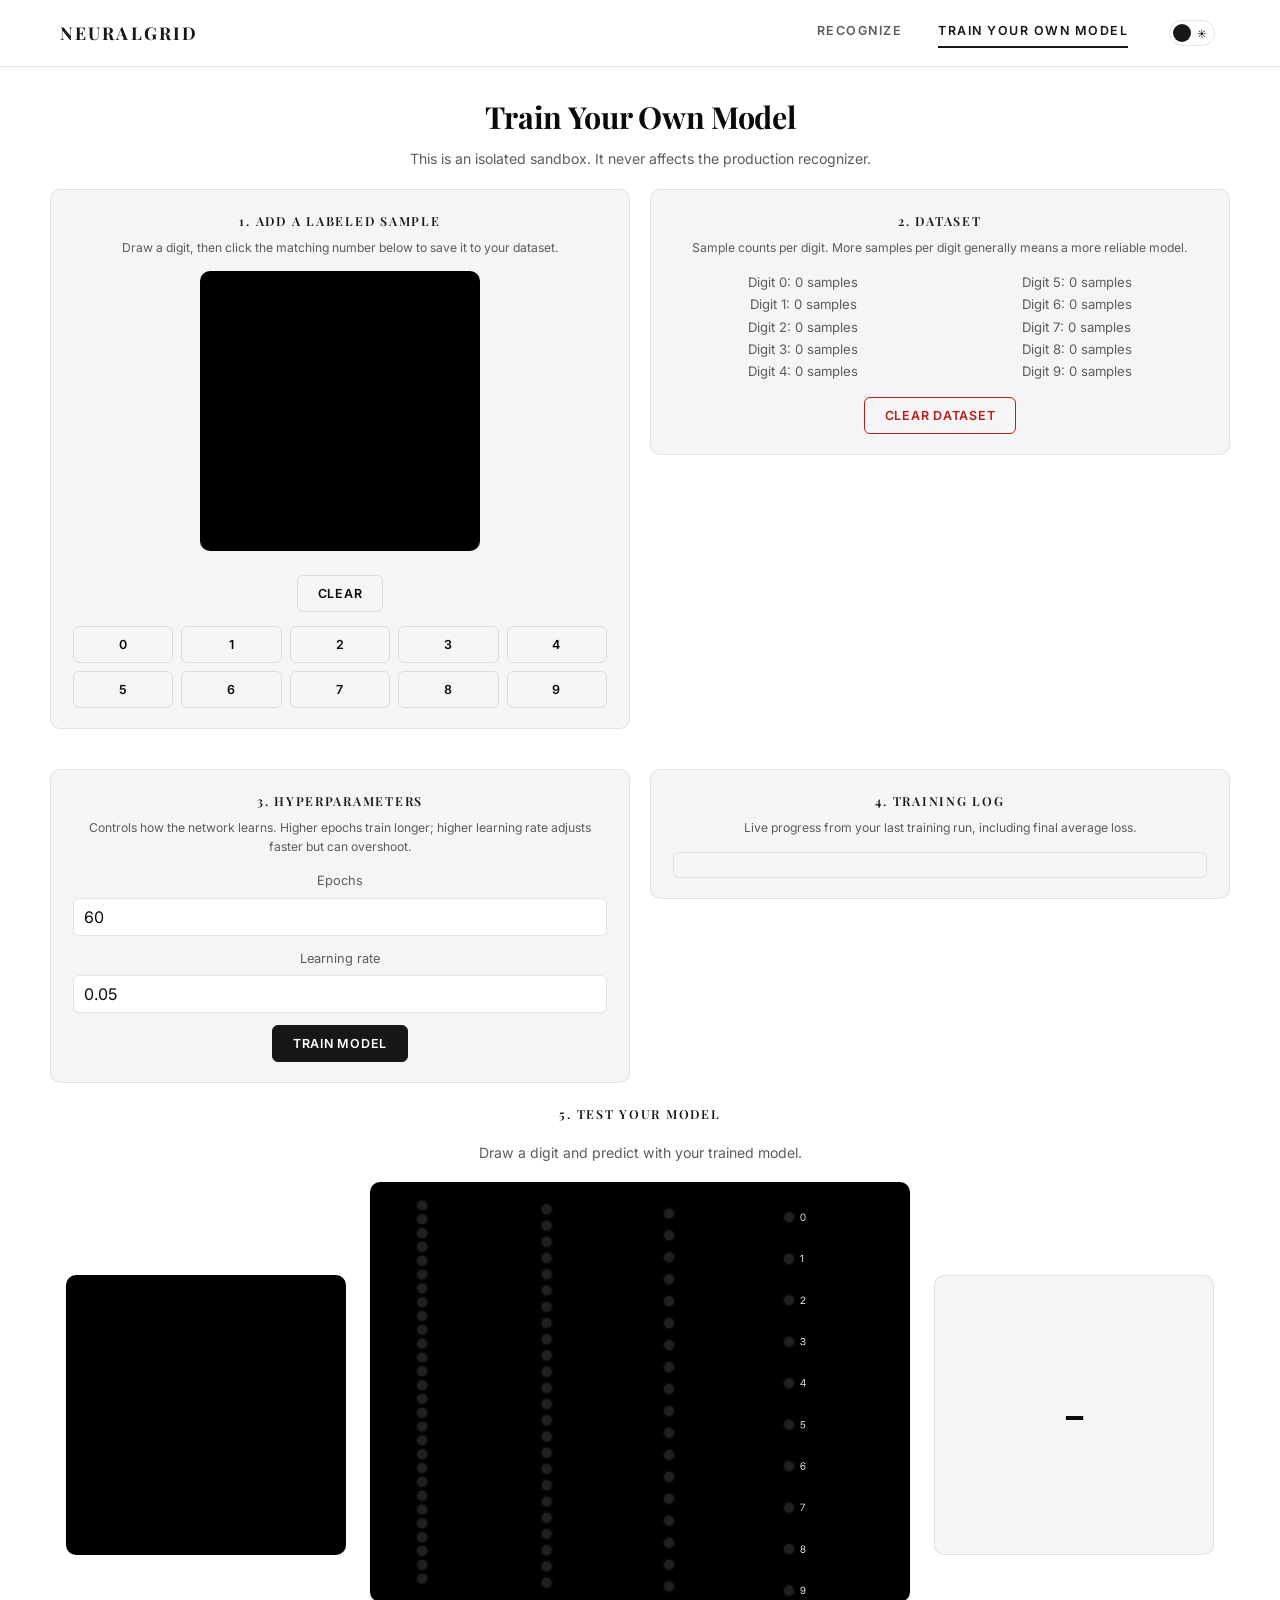
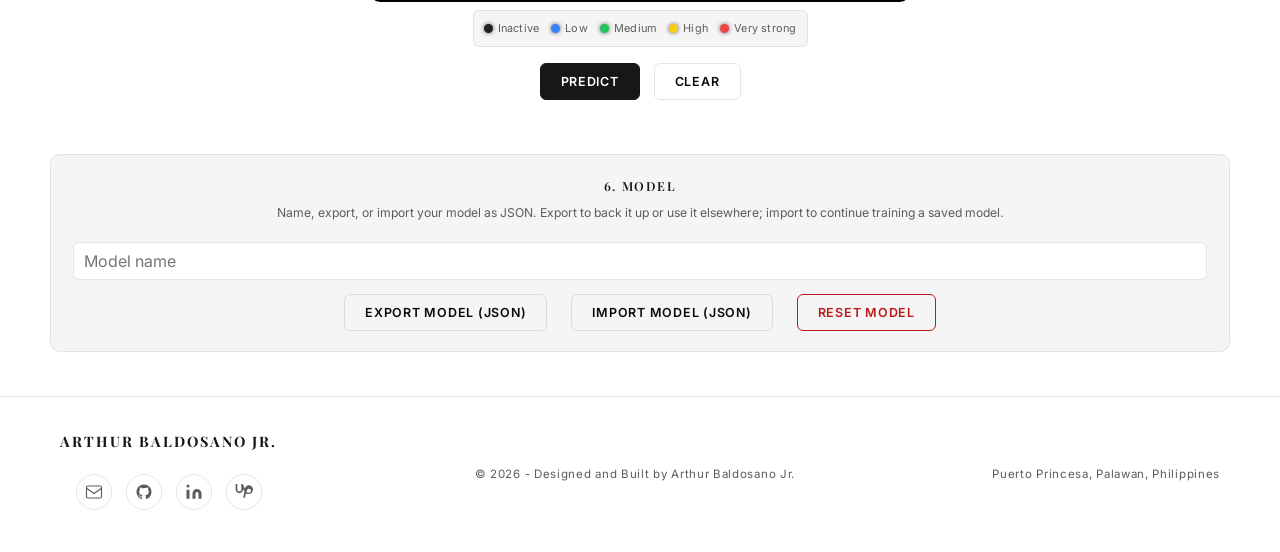
==== commit 0a3f24c6: "add footer component with social links and update subtitle text for clarity" ====
--- a/train.html
+++ b/train.html
@@ -113,6 +113,28 @@
     </section>
   </main>
 
+  <footer>
+    <div class="footer-left">
+      <span class="footer-logo">Arthur Baldosano Jr.</span>
+      <div class="footer-icons">
+        <a href="mailto:arthurjuniorbaldosano@gmail.com" title="Email" class="footer-icon-link">
+          <svg width="18" height="18" fill="none" stroke="currentColor" stroke-width="1.5" viewBox="0 0 24 24"><rect x="2" y="4" width="20" height="16" rx="2"/><path d="m2 7 10 7 10-7"/></svg>
+        </a>
+        <a href="https://github.com/ABaldosano" target="_blank" rel="noopener noreferrer" title="GitHub" class="footer-icon-link">
+          <svg width="18" height="18" fill="currentColor" viewBox="0 0 24 24"><path d="M12 2C6.48 2 2 6.48 2 12c0 4.42 2.87 8.17 6.84 9.49.5.09.68-.22.68-.48v-1.7c-2.78.6-3.37-1.34-3.37-1.34-.45-1.15-1.1-1.46-1.1-1.46-.9-.62.07-.6.07-.6 1 .07 1.52 1.02 1.52 1.02.89 1.52 2.33 1.08 2.9.83.09-.65.35-1.08.63-1.33-2.22-.25-4.56-1.11-4.56-4.95 0-1.09.39-1.98 1.03-2.68-.1-.26-.45-1.27.1-2.64 0 0 .84-.27 2.75 1.02A9.56 9.56 0 0 1 12 6.8c.85 0 1.7.11 2.5.33 1.9-1.29 2.74-1.02 2.74-1.02.55 1.37.2 2.38.1 2.64.64.7 1.03 1.59 1.03 2.68 0 3.85-2.34 4.7-4.57 4.95.36.31.68.92.68 1.85v2.74c0 .27.18.58.69.48A10.01 10.01 0 0 0 22 12c0-5.52-4.48-10-10-10z"/></svg>
+        </a>
+        <a href="https://www.linkedin.com/in/arthur-v-baldosano-jr-2b5607406" target="_blank" rel="noopener noreferrer" title="LinkedIn" class="footer-icon-link">
+          <svg width="18" height="18" fill="currentColor" viewBox="0 0 24 24"><path d="M16 8a6 6 0 0 1 6 6v7h-4v-7a2 2 0 0 0-2-2 2 2 0 0 0-2 2v7h-4v-7a6 6 0 0 1 6-6zM2 9h4v12H2zm2-3a2 2 0 1 1 0-4 2 2 0 0 1 0 4z"/></svg>
+        </a>
+        <a href="https://www.upwork.com/freelancers/~01746d5ba8ae90ffb9?mp_source=share" target="_blank" rel="noopener noreferrer" title="Upwork" class="footer-icon-link">
+          <svg width="18" height="18" fill="currentColor" viewBox="0 0 24 24"><path d="M18.561 13.158c-1.102 0-2.135-.467-3.074-1.227l.228-1.076c.207-1.143.849-3.06 2.839-3.06 1.492 0 2.703 1.212 2.703 2.703 0 1.489-1.211 2.66-2.696 2.66zM18.56 3c-2.539 0-4.51 1.649-5.31 4.366-1.22-1.834-2.148-4.036-2.687-5.892H8.386v7.31c0 1.457-1.187 2.644-2.644 2.644S3.1 10.241 3.1 8.784V1.474H.824v7.31C.824 11.439 3.04 13.63 5.742 13.63c2.703 0 4.919-2.191 4.919-4.846V7.71c.539 1.219 1.219 2.514 2.054 3.638l-1.733 8.152h2.312l1.26-5.922c1.139.783 2.411 1.226 3.807 1.226C21.327 14.804 24 12.133 24 8.784 24 5.433 21.327 3 18.561 3z"/></svg>
+        </a>
+      </div>
+    </div>
+    <p>© 2026 - Designed and Built by Arthur Baldosano Jr.</p>
+    <p>Puerto Princesa, Palawan, Philippines</p>
+  </footer>
+
   <script src="assets/js/functions.js"></script>
   <script src="assets/js/matrix.js"></script>
   <script src="assets/js/vector.js"></script>
--- a/assets/css/global.css
+++ b/assets/css/global.css
@@ -60,17 +60,9 @@
   min-height: 100dvh;
 }
 
-/* Recognize page: lock to viewport on screens tall/wide enough to fit
-   everything without scrolling; on small screens allow natural scroll
-   instead of clipping the board, prediction card, or controls. */
-@media (min-width: 900px) and (min-height: 760px) {
-  body.page-recognize {
-    height: 100vh;
-    height: 100dvh;
-    overflow: hidden;
-    overscroll-behavior: none;
-  }
-}
+/* Page layout flows naturally (scrolls if content + footer exceed
+   viewport height) rather than locking to a fixed viewport, so the
+   footer always has room below the board on every screen size. */
 
 @media (prefers-reduced-motion: reduce) {
   html { scroll-behavior: auto; }
@@ -571,4 +563,73 @@
   appearance: none;
   font-size: 16px; /* prevents iOS auto-zoom on focus */
 }
-.train-page input[hidden] { display: none; }+.train-page input[hidden] { display: none; }
+
+a, button, input, textarea, select {
+  touch-action: manipulation;
+}
+
+/* ==========================================================================
+   FOOTER SIGNATURE & BRAND COMPONENT
+   ========================================================================== */
+
+footer {
+  padding: 32px 60px;
+  background: var(--bg);
+  display: flex;
+  justify-content: space-between;
+  align-items: center;
+  border-top: 1px solid var(--border);
+  transition: background 0.3s, border-color 0.3s;
+  flex-wrap: wrap;
+  gap: 12px;
+}
+footer p {
+  font-size: 0.72rem;
+  color: var(--muted);
+  letter-spacing: 0.06em;
+  line-height: 1.6;
+}
+.footer-left {
+  display: flex;
+  flex-direction: column;
+  align-items: center;
+  gap: 10px;
+}
+.footer-logo {
+  font-family: 'Playfair Display', serif;
+  font-size: 0.9rem;
+  font-weight: 700;
+  letter-spacing: 0.14em;
+  text-transform: uppercase;
+  color: var(--gold);
+}
+
+.footer-icons {
+  display: flex;
+  align-items: center;
+  justify-content: center;
+  gap: 14px;
+  margin: 10px 0;
+}
+.footer-icon-link {
+  display: flex;
+  align-items: center;
+  justify-content: center;
+  width: 36px;
+  height: 36px;
+  border-radius: 50%;
+  border: 1px solid var(--border);
+  color: var(--muted);
+  transition: color 0.2s, border-color 0.2s, transform 0.2s;
+}
+.footer-icon-link:hover {
+  color: var(--text);
+  border-color: var(--gold);
+  transform: translateY(-2px);
+}
+
+@media (max-width: 640px) {
+  footer { padding: 24px; flex-direction: column; text-align: center; gap: 10px; }
+  .footer-left { align-items: center; }
+}
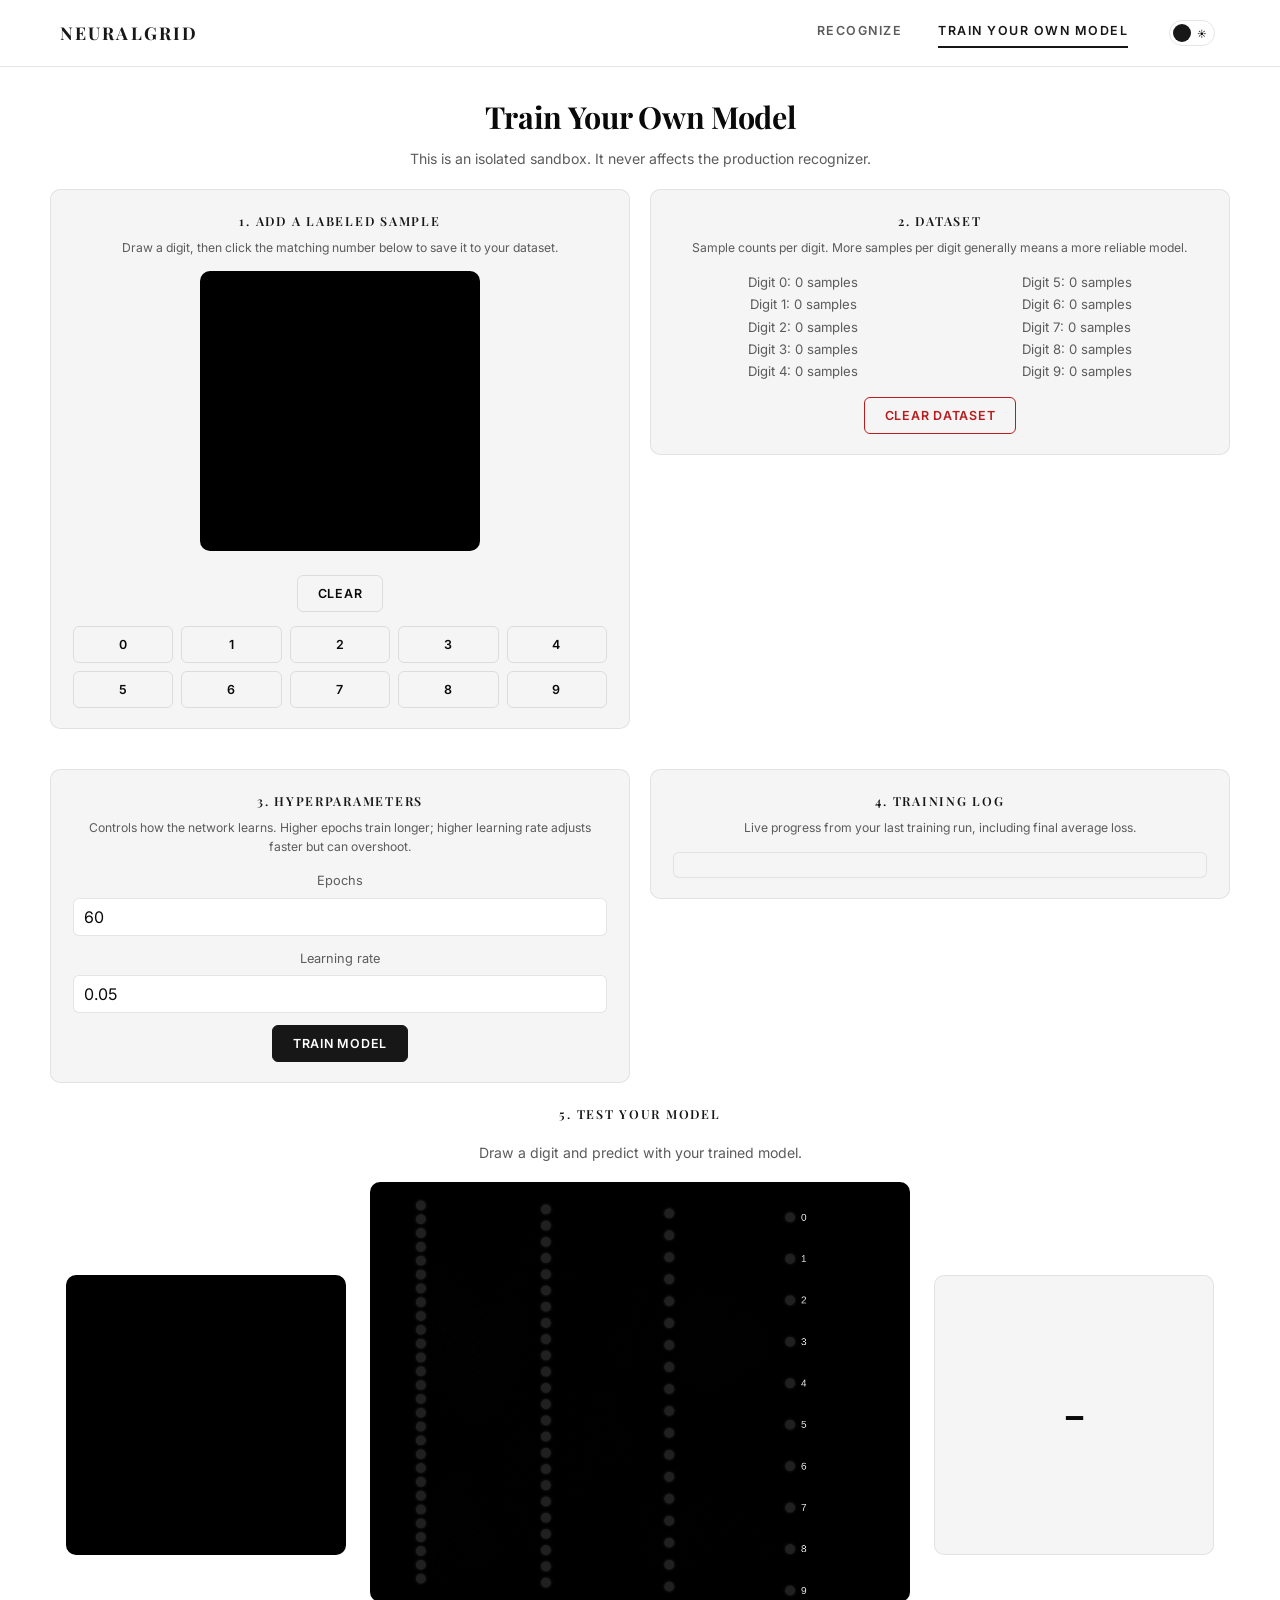
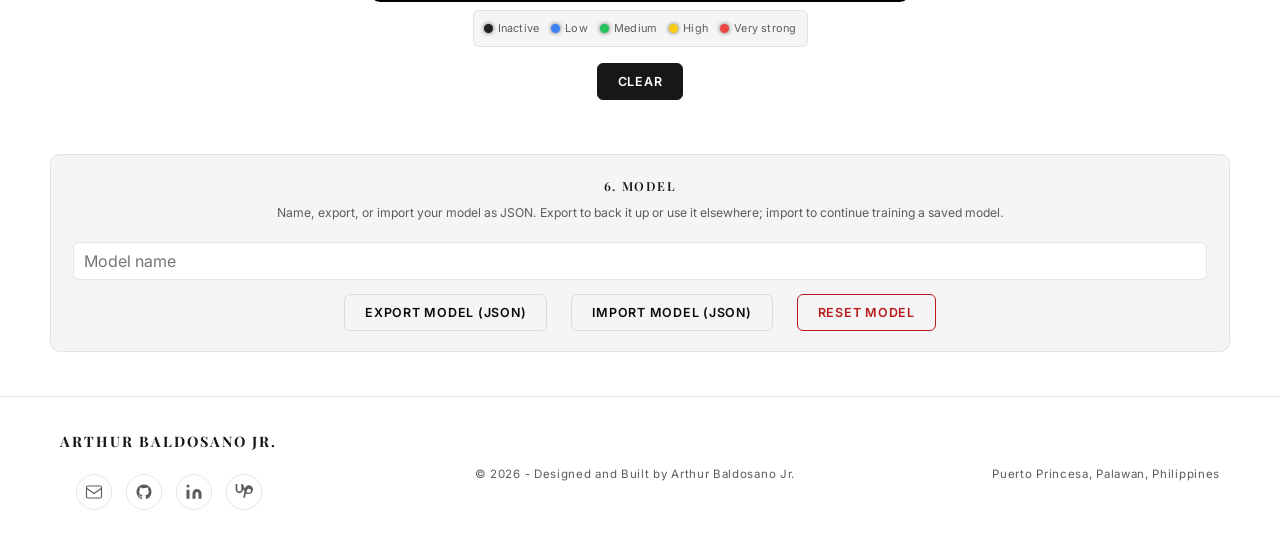
==== commit 600bf0d7: "implement auto-predict feature for drawing and training; enhance mobile menu with close button and i" ====
--- a/train.html
+++ b/train.html
@@ -9,6 +9,9 @@
 <link href="https://fonts.googleapis.com/css2?family=Playfair+Display:wght@600;700&family=Inter:wght@400;500;600&display=swap" rel="stylesheet">
 <link rel="stylesheet" href="assets/css/global.css">
 <script src="assets/js/theme.js"></script>
+<link rel="icon" type="image/png" href="/assets/images/favicon.png" />
+<link rel="shortcut icon" href="/assets/images/favicon.png" />
+<link rel="preload" as="image" href="/assets/images/favicon.png" imagesrcset="/assets/images/favicon.png" imagesizes="40px" />
 </head>
 <body>
 
@@ -31,6 +34,9 @@
   </nav>
 
   <div id="mobileMenu" class="mobile-menu">
+    <button id="mobileMenuClose" class="mobile-menu-close" aria-label="Close menu">
+      <svg width="18" height="18" viewBox="0 0 24 24" fill="none" stroke="currentColor" stroke-width="2" stroke-linecap="round"><path d="M5 5l14 14M19 5L5 19"/></svg>
+    </button>
     <a href="index.html">Recognize</a>
     <a href="train.html" class="active">Train Your Own Model</a>
   </div>
@@ -94,8 +100,7 @@
         </div>
       </div>
       <div id="testControls">
-        <button id="testPredictBtn" class="primary">Predict</button>
-        <button id="testClearBtn">Clear</button>
+        <button id="testClearBtn" class="primary">Clear</button>
       </div>
       <p id="testStatusMessage" aria-live="polite"></p>
     </section>
--- a/assets/css/global.css
+++ b/assets/css/global.css
@@ -214,6 +214,32 @@
   pointer-events: none;
   transition: transform 0.32s cubic-bezier(0.4, 0, 0.2, 1), opacity 0.28s ease;
 }
+
+/* The hamburger button turns into an X when open, but the panel's
+   z-index (900) sits above the navbar (500), covering it — so that X
+   is invisible and untappable. This close button lives inside the
+   panel itself, in the same top-right spot the hamburger/toggle
+   occupy in the navbar, so there's always a visible, reachable way
+   to dismiss the menu. */
+.mobile-menu-close {
+  position: absolute;
+  top: 16px;
+  right: 20px;
+  width: 34px;
+  height: 34px;
+  display: flex;
+  align-items: center;
+  justify-content: center;
+  padding: 0;
+  margin: 0;
+  border: none;
+  background: none;
+  color: var(--gold);
+  cursor: pointer;
+  flex-shrink: 0;
+}
+.mobile-menu-close:hover { opacity: 0.75; }
+
 .mobile-menu a {
   color: var(--muted);
   text-decoration: none;
@@ -291,8 +317,123 @@
   main { padding: 18px 14px; }
   .board-row { gap: 16px; }
   #drawCanvas, #testDrawCanvas { width: 240px; height: 240px; }
-  .result-card { width: 240px; height: 240px; }
   .network-viz-wrap { width: 100%; max-width: 320px; }
+}
+
+/* ==========================================================================
+   3b. mobile flow: draw -> act -> result, with the network visualization
+   demoted to a secondary section below rather than competing for the
+   same space between the drawing pad and the Predict/Clear buttons.
+   .board-row's own box is removed from layout (display:contents) so its
+   children become direct flex items of main.recognize-page and can be
+   reordered together with #controls and #statusMessage, which live
+   outside .board-row in the markup.
+   ========================================================================== */
+@media (max-width: 720px), (max-height: 759px) {
+  main.recognize-page { align-items: stretch; }
+  main.recognize-page > h1,
+  main.recognize-page > .subtitle { text-align: center; }
+
+  main.recognize-page .board-row { display: contents; }
+
+  main.recognize-page .draw-canvas-wrap { order: 1; }
+  main.recognize-page #controls { order: 2; }
+  main.recognize-page .result-card { order: 3; }
+  main.recognize-page #statusMessage { order: 4; }
+  main.recognize-page .network-viz-wrap { order: 5; margin-top: 8px; }
+  main.recognize-page .story-spacer { display: none; }
+
+  /* The "How it was made" dropdown is position:absolute on desktop,
+     which is safe there because its siblings sit beside it in a flex
+     row, not below it. On mobile everything stacks vertically, so an
+     absolutely-positioned dropdown would float over whatever comes
+     next (the Predict/Clear buttons) instead of pushing them down.
+     Putting it back in normal flow here means it reserves its own
+     space and pushes later content down like any other block. */
+  main.recognize-page .draw-canvas-wrap { position: static; }
+  main.recognize-page .model-story { position: static; margin-top: 4px; }
+
+  main.recognize-page .draw-canvas-wrap,
+  main.recognize-page .result-card,
+  main.recognize-page .network-viz-wrap { align-self: center; }
+
+  main.recognize-page #controls {
+    display: flex;
+    justify-content: center;
+    width: 100%;
+    max-width: 280px;
+    margin: 4px auto 0;
+  }
+  main.recognize-page #controls button { min-width: 140px; margin: 0; }
+
+  main.recognize-page .result-card {
+    width: 100%;
+    max-width: 280px;
+    height: auto;
+    min-height: 120px;
+    padding: 18px;
+    margin-top: 14px;
+  }
+
+  main.recognize-page .network-viz-wrap::before {
+    content: "Network activity";
+    font-size: 0.72rem;
+    font-weight: 600;
+    letter-spacing: 0.08em;
+    text-transform: uppercase;
+    color: var(--muted);
+  }
+
+  /* Same draw -> act -> result flow as the recognizer page, applied to
+     the "Test Your Model" section of the training lab. There's no
+     .draw-canvas-wrap here (testDrawCanvas is a bare canvas, no model
+     name/story dropdown alongside it), so it's targeted directly. */
+  .test-model-section {
+    display: flex;
+    flex-direction: column;
+    align-items: stretch;
+  }
+  .test-model-section .board-row { display: contents; }
+
+  .test-model-section #testDrawCanvas { order: 1; align-self: center; }
+  .test-model-section #testControls { order: 2; }
+  .test-model-section .result-card { order: 3; align-self: center; }
+  .test-model-section #testStatusMessage { order: 4; }
+  .test-model-section .network-viz-wrap { order: 5; margin-top: 8px; align-self: center; }
+
+  .test-model-section #testControls {
+    display: flex;
+    justify-content: center;
+    width: 100%;
+    max-width: 280px;
+    margin: 16px auto 0;
+  }
+  .test-model-section #testControls button { min-width: 140px; margin: 0; }
+
+  .test-model-section .result-card {
+    width: 100%;
+    max-width: 280px;
+    height: auto;
+    min-height: 120px;
+    padding: 18px;
+    margin-top: 14px;
+  }
+
+  .test-model-section .network-viz-wrap::before {
+    content: "Network activity";
+    font-size: 0.72rem;
+    font-weight: 600;
+    letter-spacing: 0.08em;
+    text-transform: uppercase;
+    color: var(--muted);
+  }
+}
+
+/* The hide-until-first-prediction behavior for the test result card is
+   a mobile-only affordance, same reasoning as the recognizer page's
+   result card above — always show it on larger screens. */
+@media (min-width: 721px) and (min-height: 760px) {
+  .test-model-section .result-card[hidden] { display: flex; }
 }
 
 .board-row {
@@ -373,6 +514,16 @@
   justify-content: center;
   box-sizing: border-box;
 }
+.result-card[hidden] { display: none; }
+
+/* The hidden-until-first-prediction behavior is a mobile-only affordance
+   (see the 720px/759px media query below) to avoid an empty result card
+   eating space above the fold. On larger screens the result card is a
+   permanent fixture of the three-panel layout, so it should always be
+   visible, prediction or not — override the [hidden] attribute here. */
+@media (min-width: 721px) and (min-height: 760px) {
+  main.recognize-page .result-card[hidden] { display: flex; }
+}
 
 .network-viz-wrap {
   display: flex;
@@ -430,7 +581,7 @@
 }
 .train-panels-row .panel label { text-align: center; }
 
-.model-panel .board-row { gap: 14px; }
+.model-panel .board-row { gap: 14px; align-items: center; }
 .model-name-input {
   padding: 10px 14px;
   font-family: 'Inter', sans-serif;
@@ -472,6 +623,55 @@
   text-transform: uppercase;
   color: var(--muted);
   text-align: center;
+}
+
+.model-story {
+  width: 100%;
+  max-width: 280px;
+}
+.model-story summary {
+  cursor: pointer;
+  font-size: 0.72rem;
+  color: var(--muted);
+  text-align: center;
+  letter-spacing: 0.04em;
+  list-style: none;
+  padding: 4px 0;
+  transition: color 0.2s;
+}
+.model-story summary::-webkit-details-marker { display: none; }
+.model-story summary::before {
+  content: "+ ";
+  color: var(--gold);
+}
+.model-story[open] summary::before {
+  content: "\2212 ";
+}
+.model-story summary:hover { color: var(--text); }
+.draw-canvas-wrap { position: relative; }
+.model-story { position: absolute; top: 100%; left: 0; right: 0; z-index: 50; }
+.model-story-link {
+  display: block;
+  margin-top: 10px;
+  border-radius: var(--radius);
+  transition: opacity 0.2s, transform 0.2s;
+  box-shadow: 0 8px 24px rgba(0,0,0,0.18);
+}
+
+.model-story-link:hover,
+.model-story-link:focus-visible {
+  opacity: 0.85;
+  transform: scale(1.01);
+}
+.story-spacer { height: 0; transition: height 0.2s ease; }
+main:has(.model-story[open]) .story-spacer { height: 168px; }
+.model-story img {
+  display: block;
+  width: 100%;
+  border: 1px solid var(--border);
+  border-radius: var(--radius);
+  background: #000;
+  pointer-events: none;
 }
 
 .panel-hint {
